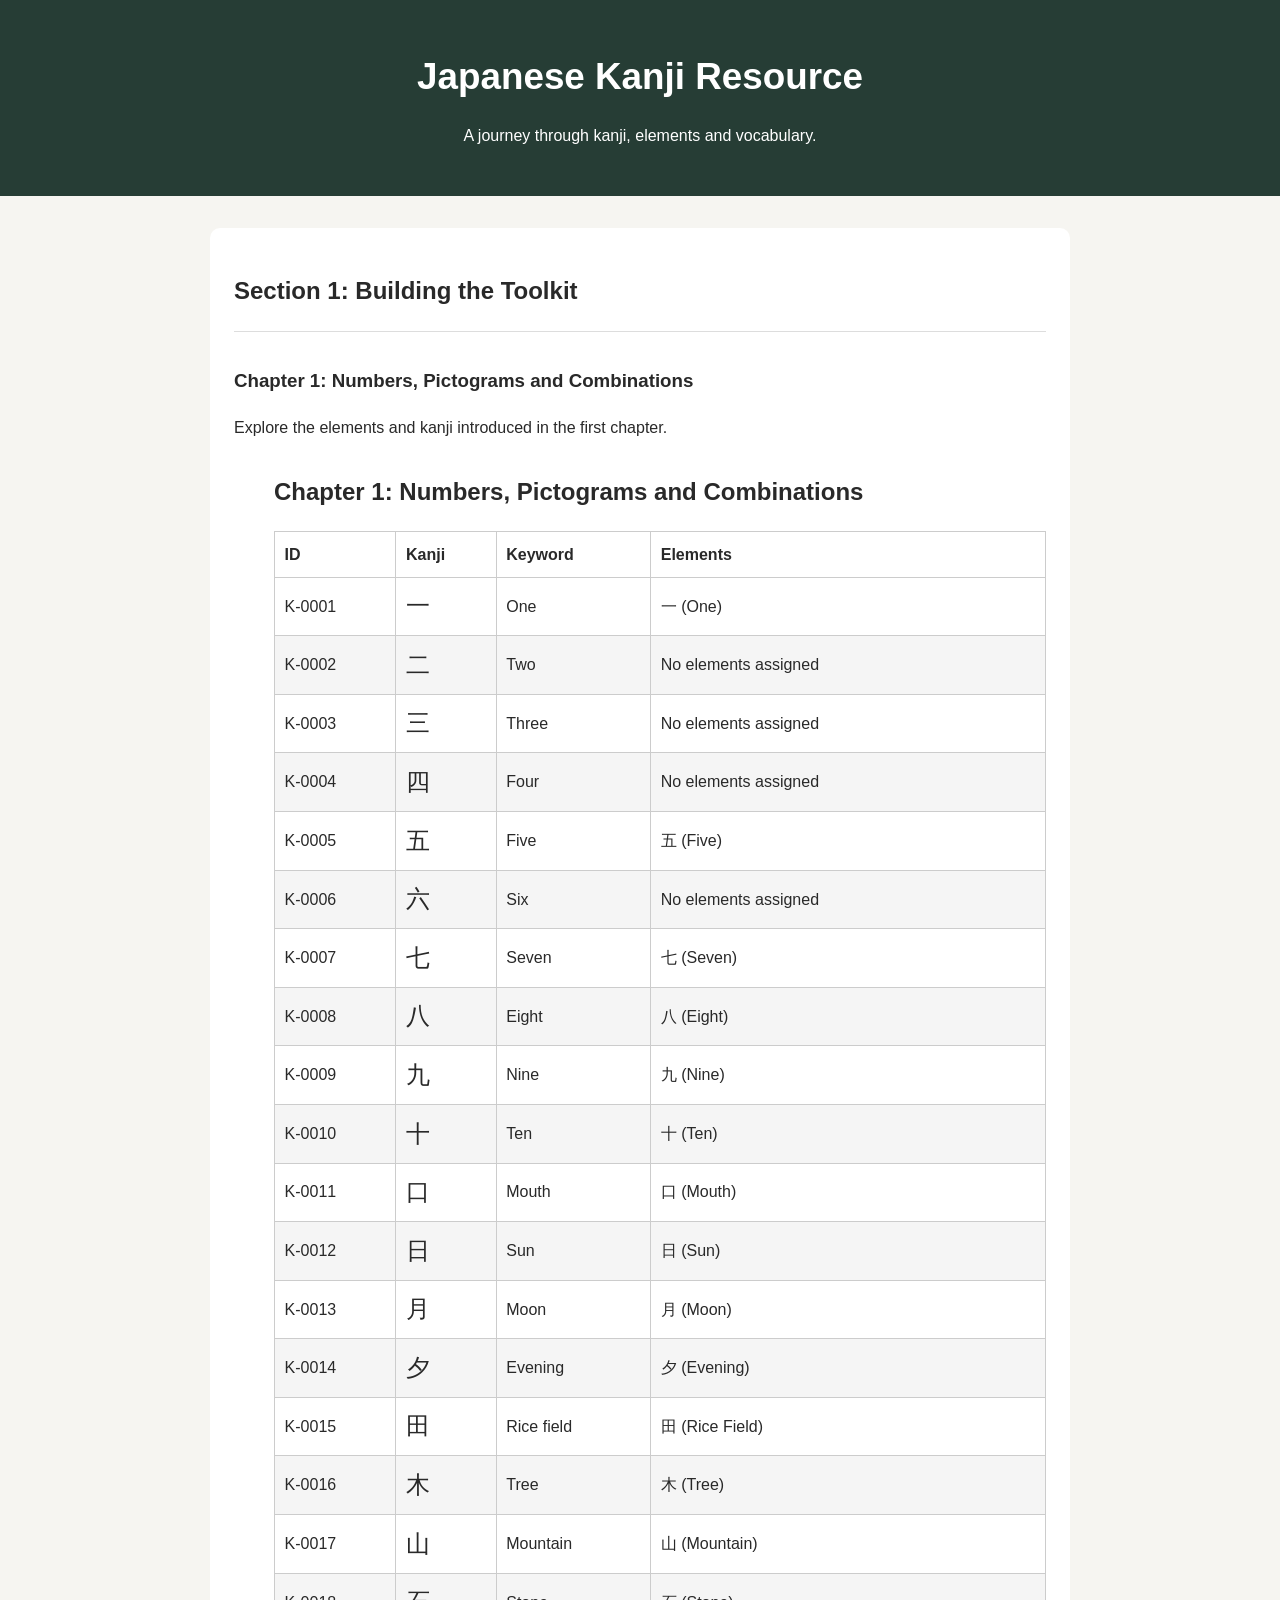
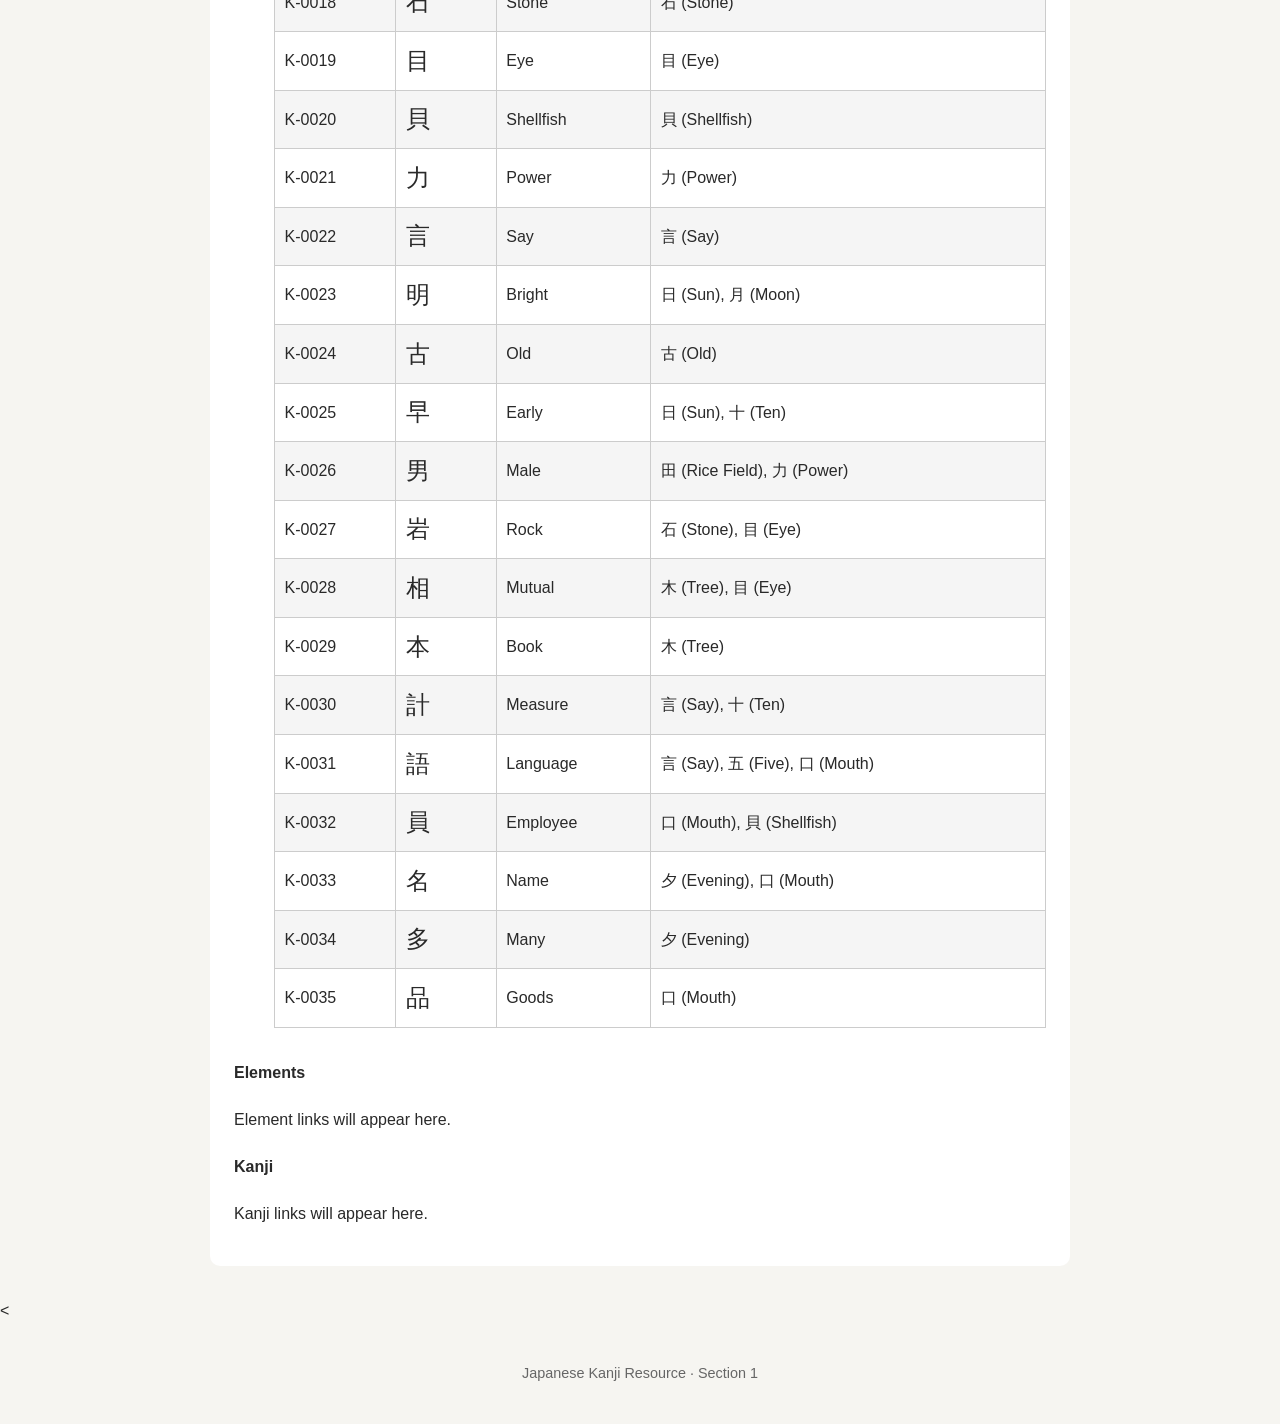
==== index.html @ 19a91ea2 "website now displays a list of kanji for chapter 1" ====
<!DOCTYPE html>
<html lang="en">
<head>
    <meta charset="UTF-8">
    <meta name="viewport" content="width=device-width, initial-scale=1.0">

    <title>Japanese Kanji Resource</title>

    <link rel="stylesheet" href="css/style.css">
</head>
<!--Create the main part of the website-->
<body>
    <!--Create the header using h1 and p style-->
    <header>
        <h1>Japanese Kanji Resource</h1>
        <p>A journey through kanji, elements and vocabulary.</p>
    </header>

    <main>
        <section>
            <h2>Section 1: Building the Toolkit</h2>

            <article>
                <h3>Chapter 1: Numbers, Pictograms and Combinations</h3>
                <p>
                    Explore the elements and kanji introduced in
                    the first chapter.
                </p>
                <ul id="chapter-explorer">
                    <li>Loading chapters...</li>
                </ul>

                <h4>Elements</h4>
                <p>Element links will appear here.</p>

                <h4>Kanji</h4>
                <p>Kanji links will appear here.</p>
            </article>
        </section>
    </main>

    <<!--Create the footer-->
    <footer>
        <p>Japanese Kanji Resource · Section 1</p>
    </footer>
    <script src="js/main.js"></script>
</body>
</html>
---- css/style.css ----
/* Basic page settings */
* {
    box-sizing: border-box;
}

body {
    margin: 0;
    font-family: Arial, sans-serif;
    line-height: 1.6;
    color: #292929;
    background-color: #f6f5f1;
}

/* Main heading area */
header {
    background-color: #263d35;
    color: white;
    text-align: center;
    padding: 3rem 1rem;
}

/* Very top font */
header h1 {
    margin: 0;
    font-size: 2.3rem;
}
 /* Main text */
header p {
    margin-bottom: 0;
}

/* Main content */
main {
    max-width: 900px;
    margin: 2rem auto;
    padding: 0 1.25rem;
}

section {
    background-color: white;
    padding: 1.5rem;
    border-radius: 10px;
}

article {
    border-top: 1px solid #dddddd;
    margin-top: 1rem;
    padding-top: 1rem;
}

/* Page footer */
footer {
    text-align: center;
    padding: 1.5rem;
    color: #666666;
    font-size: 0.9rem;
}

#chapter-explorer {
    margin: 2rem 0;
}

#chapter-explorer table {
    width: 100%;
    border-collapse: collapse;
    margin-top: 1rem;
}

#chapter-explorer th,
#chapter-explorer td {
    padding: 0.6rem;
    border: 1px solid #ccc;
    text-align: left;
}

#chapter-explorer th {
    font-weight: bold;
}

#chapter-explorer tbody tr:nth-child(even) {
    background-color: #f5f5f5;
}

#chapter-explorer td:nth-child(2) {
    font-size: 1.5rem;
}
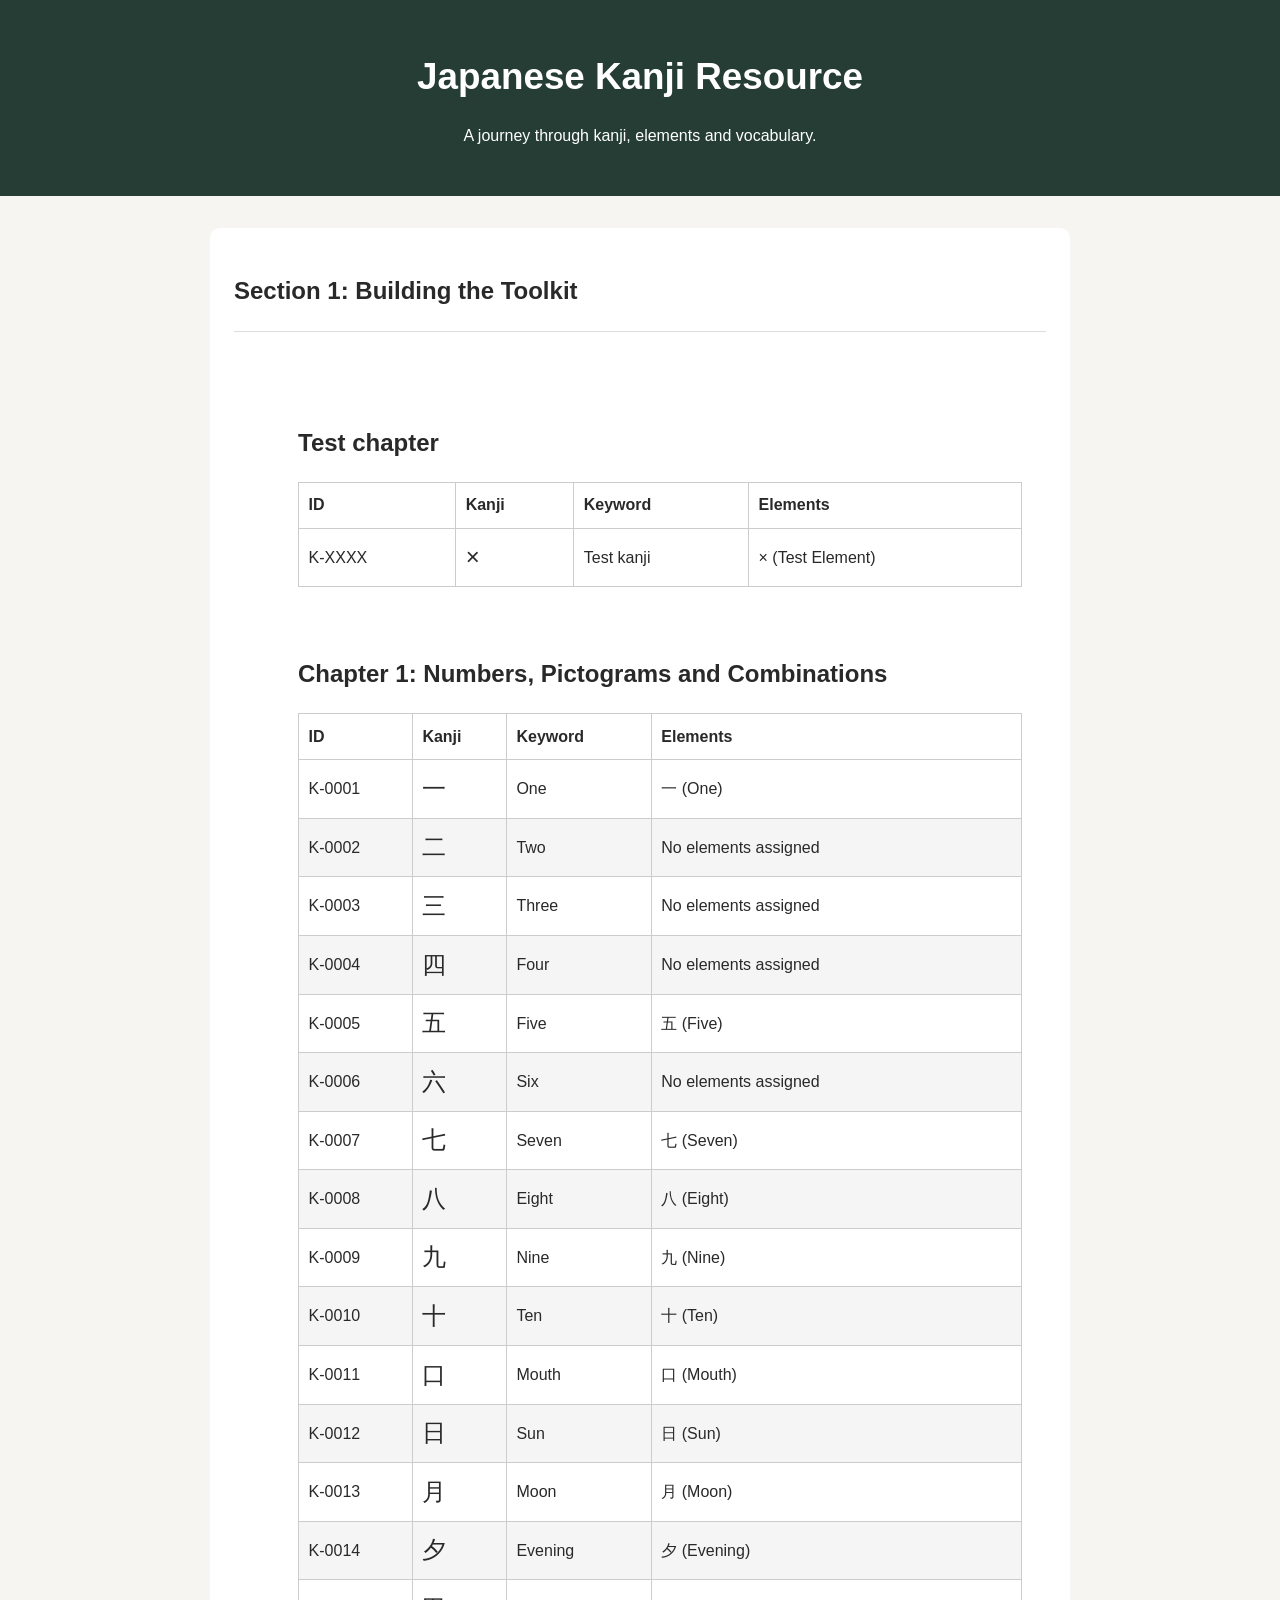
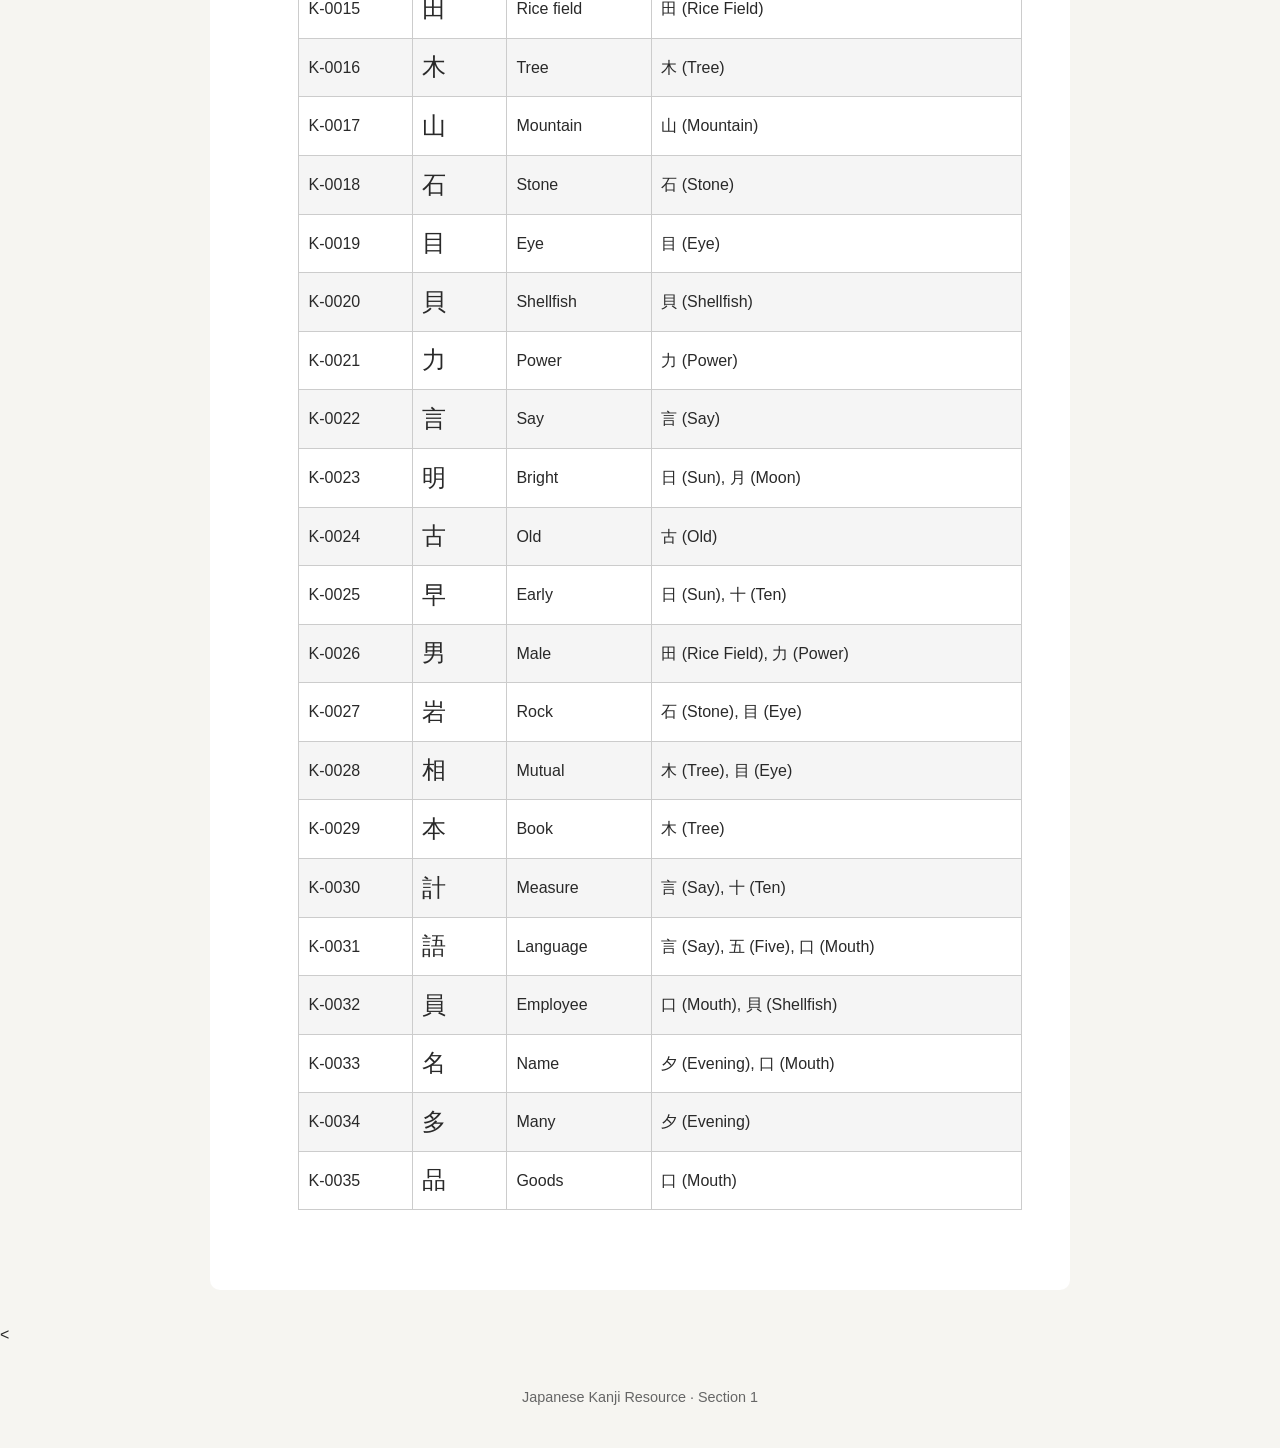
==== commit 05a34143: "website now iterates over all chapters in chapters.json" ====
--- a/index.html
+++ b/index.html
@@ -21,20 +21,9 @@
             <h2>Section 1: Building the Toolkit</h2>
 
             <article>
-                <h3>Chapter 1: Numbers, Pictograms and Combinations</h3>
-                <p>
-                    Explore the elements and kanji introduced in
-                    the first chapter.
-                </p>
                 <ul id="chapter-explorer">
                     <li>Loading chapters...</li>
                 </ul>
-
-                <h4>Elements</h4>
-                <p>Element links will appear here.</p>
-
-                <h4>Kanji</h4>
-                <p>Kanji links will appear here.</p>
             </article>
         </section>
     </main>
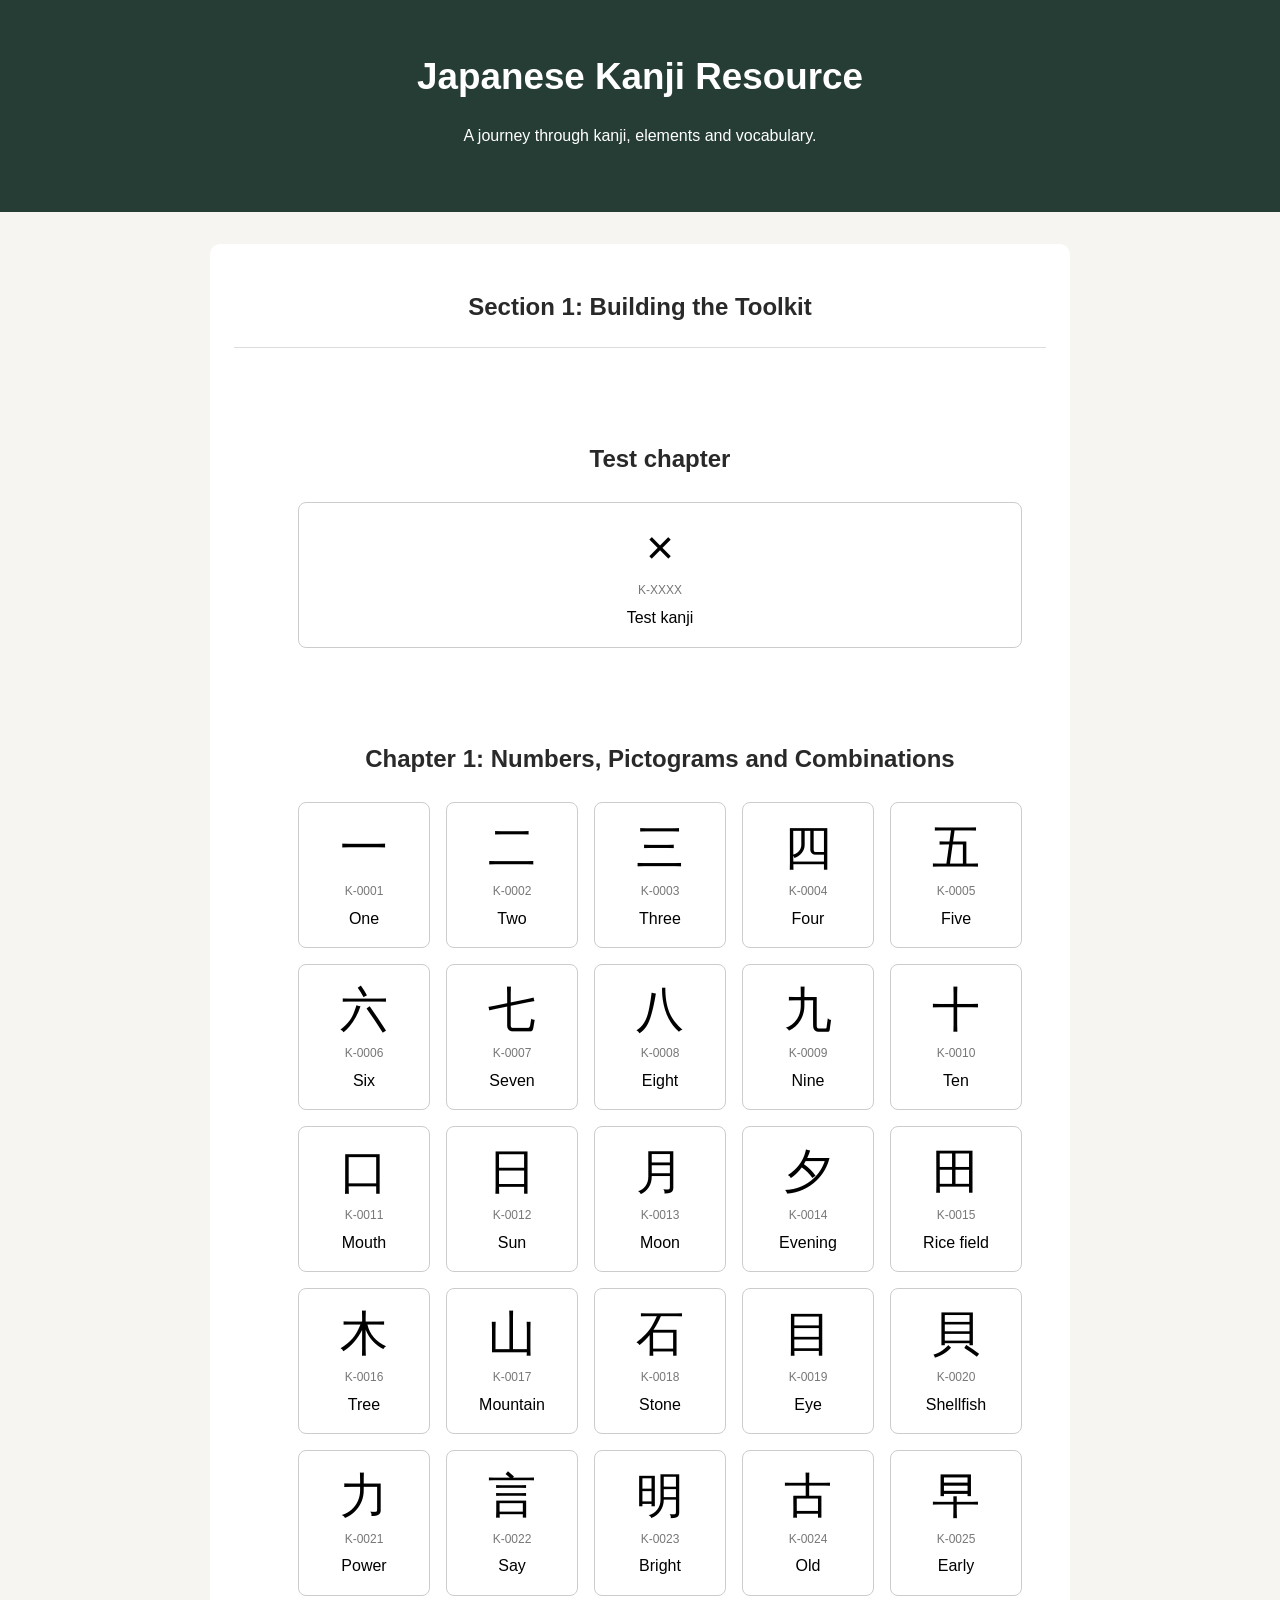
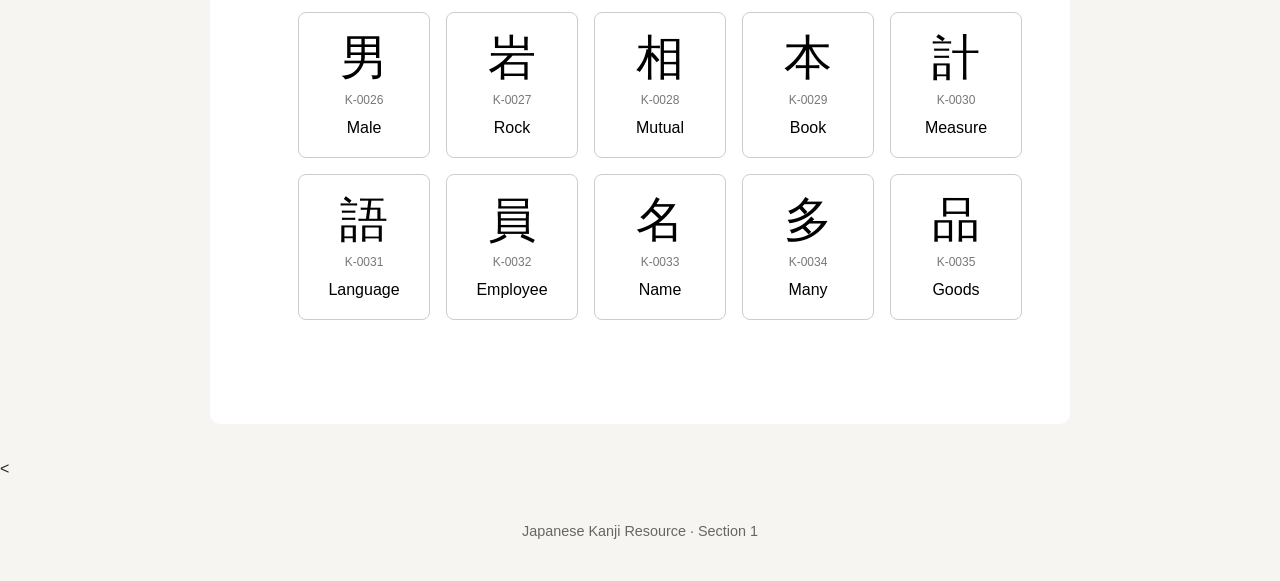
==== commit dc9b1488: "added link at the top of website to return to homepage" ====
--- a/index.html
+++ b/index.html
@@ -8,13 +8,17 @@
 
     <link rel="stylesheet" href="css/style.css">
 </head>
+
 <!--Create the main part of the website-->
 <body>
     <!--Create the header using h1 and p style-->
-    <header>
-        <h1>Japanese Kanji Resource</h1>
+    <a href="index.html" class="site-header-link">
+        <header>
+            <h1>Japanese Kanji Resource</h1>
         <p>A journey through kanji, elements and vocabulary.</p>
-    </header>
+        </header>
+    </a>
+
 
     <main>
         <section>
--- a/css/style.css
+++ b/css/style.css
@@ -19,14 +19,29 @@
     padding: 3rem 1rem;
 }
 
+.site-header-link {
+    color: inherit;
+    text-decoration: none;
+}
+
+.site-header-link:hover {
+    cursor: pointer;
+}
+/* Main Heading */
+
 /* Very top font */
 header h1 {
     margin: 0;
     font-size: 2.3rem;
 }
  /* Main text */
-header p {
-    margin-bottom: 0;
+h2, h3, p, li {
+    text-align: center;
+    justify-content: center;
+}
+
+.italics {
+    font-style: italic;
 }
 
 /* Main content */
@@ -56,6 +71,7 @@
     font-size: 0.9rem;
 }
 
+/* Chapter Explorer */
 #chapter-explorer {
     margin: 2rem 0;
 }
@@ -66,6 +82,7 @@
     margin-top: 1rem;
 }
 
+/* th = Top of table, td = elements of table*/
 #chapter-explorer th,
 #chapter-explorer td {
     padding: 0.6rem;
@@ -77,10 +94,156 @@
     font-weight: bold;
 }
 
+/* Make colour of every other table row a different shade*/
 #chapter-explorer tbody tr:nth-child(even) {
     background-color: #f5f5f5;
 }
-
+#chapter-explorer tbody tr:nth-child(odd) {
+    background-color: white;
+}
+
+/* Make kanji in the second column larger*/
 #chapter-explorer td:nth-child(2) {
     font-size: 1.5rem;
-}+}
+
+
+/* Kanji Buttons */
+.kanji-grid {
+    /* Grid containing all the kanji buttons */
+    display: grid;
+    grid-template-columns: repeat(auto-fit, minmax(130px, 1fr));
+    gap: 1rem;
+    margin: 1.5rem 0;
+}
+.kanji-button {
+    /* Individual kanji buttons */
+    display: flex;
+    flex-direction: column;
+    align-items: center;
+    justify-content: center;
+    gap: 0.3rem;
+
+    padding: 1rem;
+    min-height: 140px;
+
+    background-color: white;
+    border: 1px solid #cccccc;
+    border-radius: 8px;
+
+    cursor: pointer;
+    font: inherit;
+
+    transition: border-color 0.2s, box-shadow 0.2s;
+}
+
+.kanji-button:hover {
+    /* Hover effect */
+    border-color: #555555;
+    box-shadow: 0 2px 6px rgba(0, 0, 0, 0.1);
+}
+
+.kanji-button:focus-visible {
+    /* Keyboard accessibility */
+    outline: 3px solid #333333;
+    outline-offset: 3px;
+}
+
+.kanji-button-character {
+    /* The kanji character */
+    font-size: 3rem;
+    line-height: 1.2;
+}
+
+.kanji-button-id {
+    /* The internal ID */
+    font-size: 0.75rem;
+    color: #777777;
+}
+
+.kanji-button-keyword {
+    /* The English keyword */
+    font-size: 1rem;
+}
+/* Kanji Buttons */
+
+/* Kanji Page */
+.kanji-page { 
+    /* Kanji Page */
+    max-width: 800px;
+    margin-inline: auto;
+    padding: 1.5rem;
+}
+
+.kanji-navigation { 
+    /* Navgiagtion Pane */
+    display: flex;
+    justify-content: space-between;
+    align-items: center;
+    gap: 1rem;
+    margin-bottom: 2rem;
+}
+
+.kanji-navigation button {
+    /* Navigation buttons */
+    padding: 0.5rem 1rem;
+    font: inherit;
+    cursor: pointer;
+}
+
+.kanji-navigation button:disabled {
+    /* Disabled Navigation Button */
+    opacity: 0.4;
+    cursor: not-allowed;
+}
+
+.kanji-hero { 
+    /* Main Character and Keyword Card*/
+    text-align: center;
+    margin-bottom: 2rem;
+}
+
+.kanji-character {
+    /* Large kanji Character */
+    font-size: 7rem;
+    font-weight: normal;
+    line-height: 1.2;
+    margin: 0;
+}
+
+.english-keyword {
+    /*English keyword*/
+    font-size: 1.5rem;
+    margin: 0.5rem 0 0;
+}
+
+.kanji-description, .kanji-vocabulary, .kanji-elements {
+    /* Misc */
+    margin-top: 2rem;
+}
+
+.kanji-information {
+    /* Kanji Informatio card */
+    margin-top: 2rem;
+    padding: 1.5rem;
+    border: 1px solid #dddddd;
+    border-radius: 8px;
+    background-color: #ffffff;
+}
+
+.kanji-information > section + section {
+    /* Spacing between information sections*/
+    margin-top: 1.5rem;
+}
+
+.kanji-information h2 {
+    /* Information card heading */
+    font-size: 1.25rem;
+    margin: 0 0 0.75rem;
+}
+
+.kanji-information p {
+    /* Paragraphs inside the card */
+    line-height: 1.6;
+}
+/* Kanji Page */
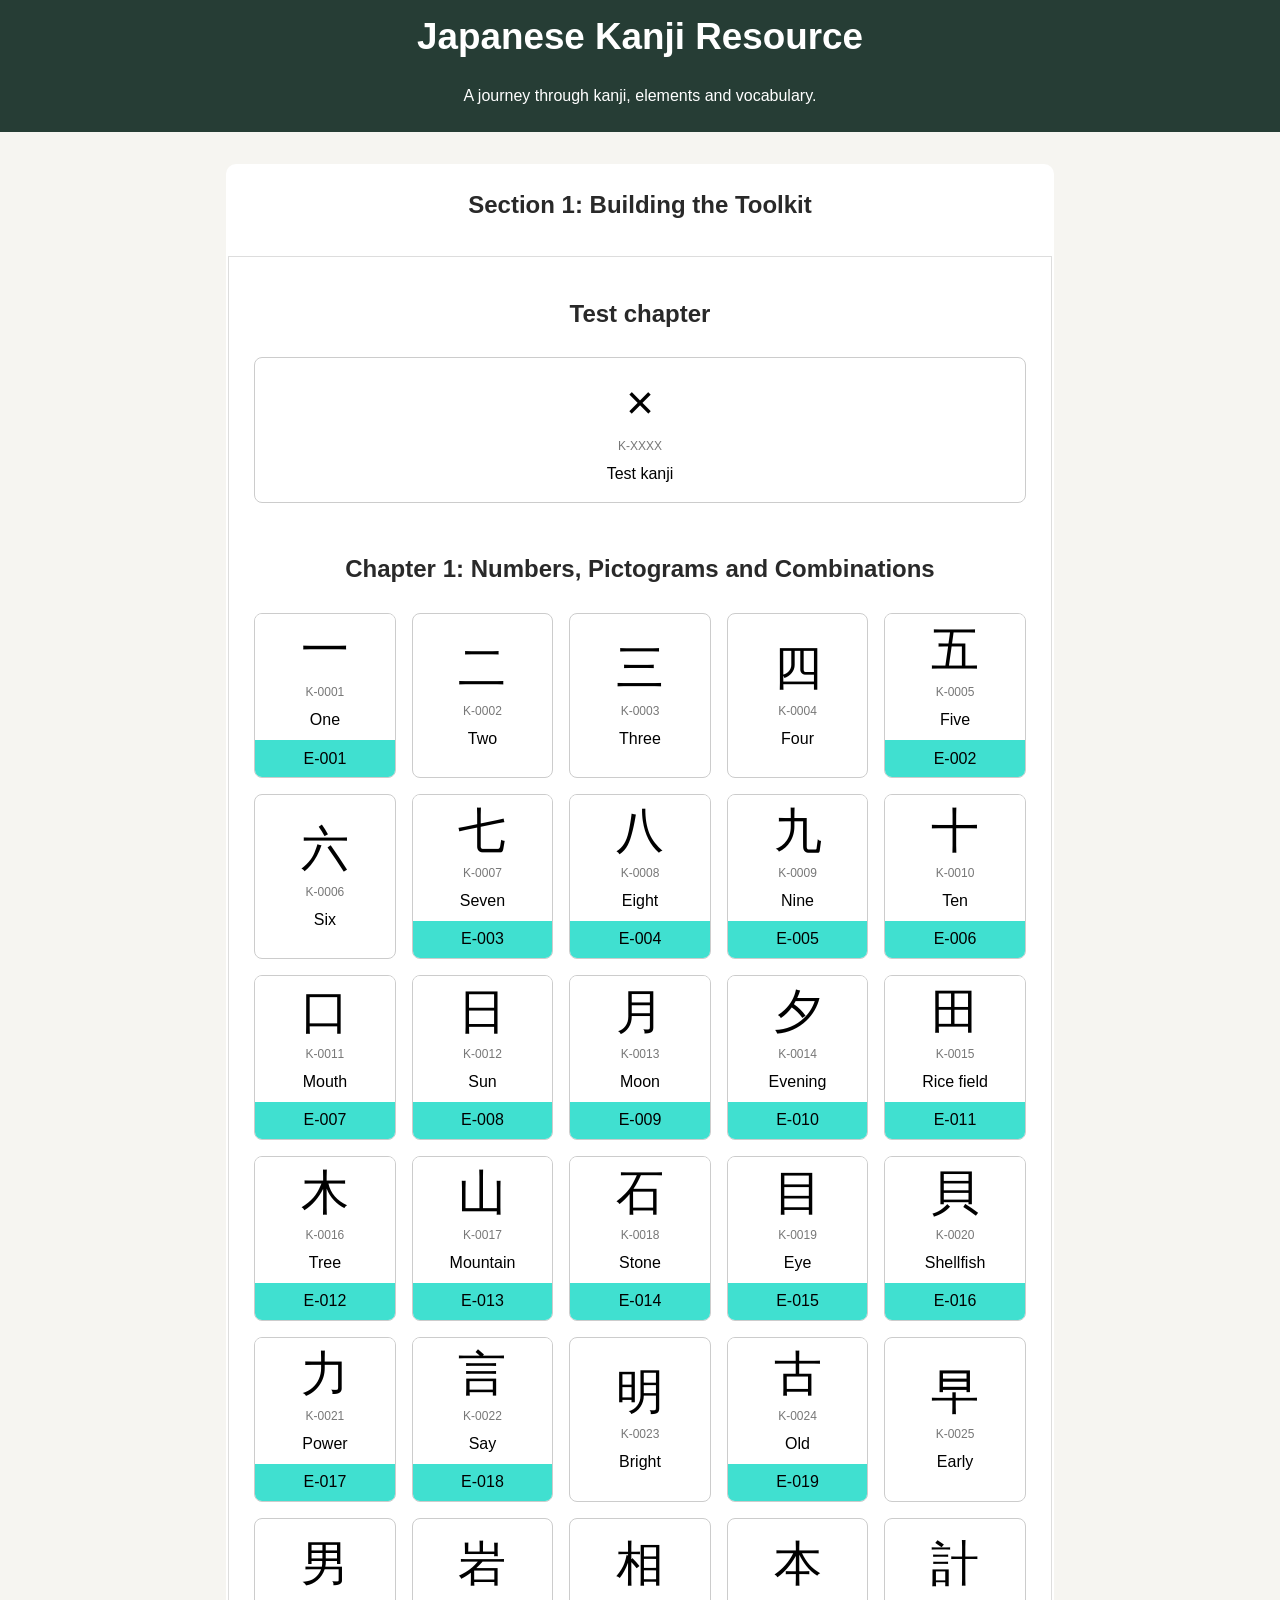
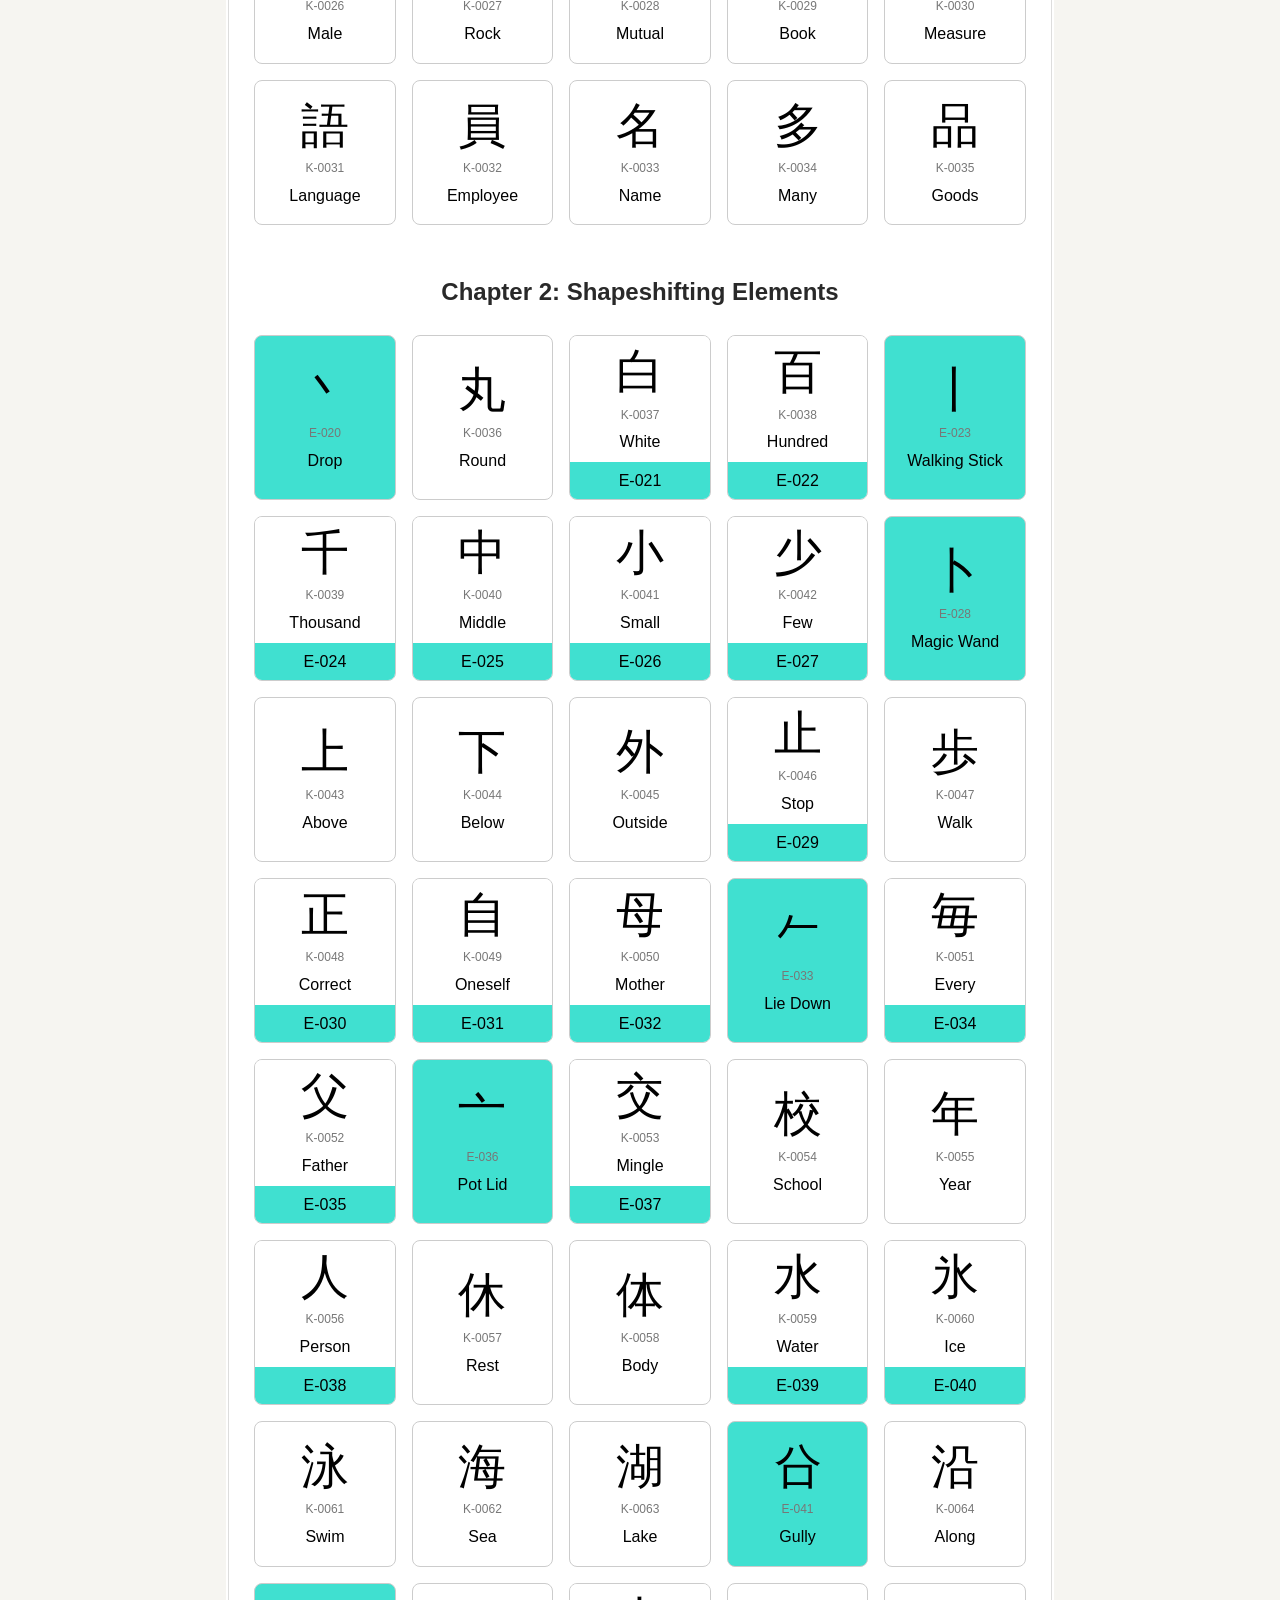
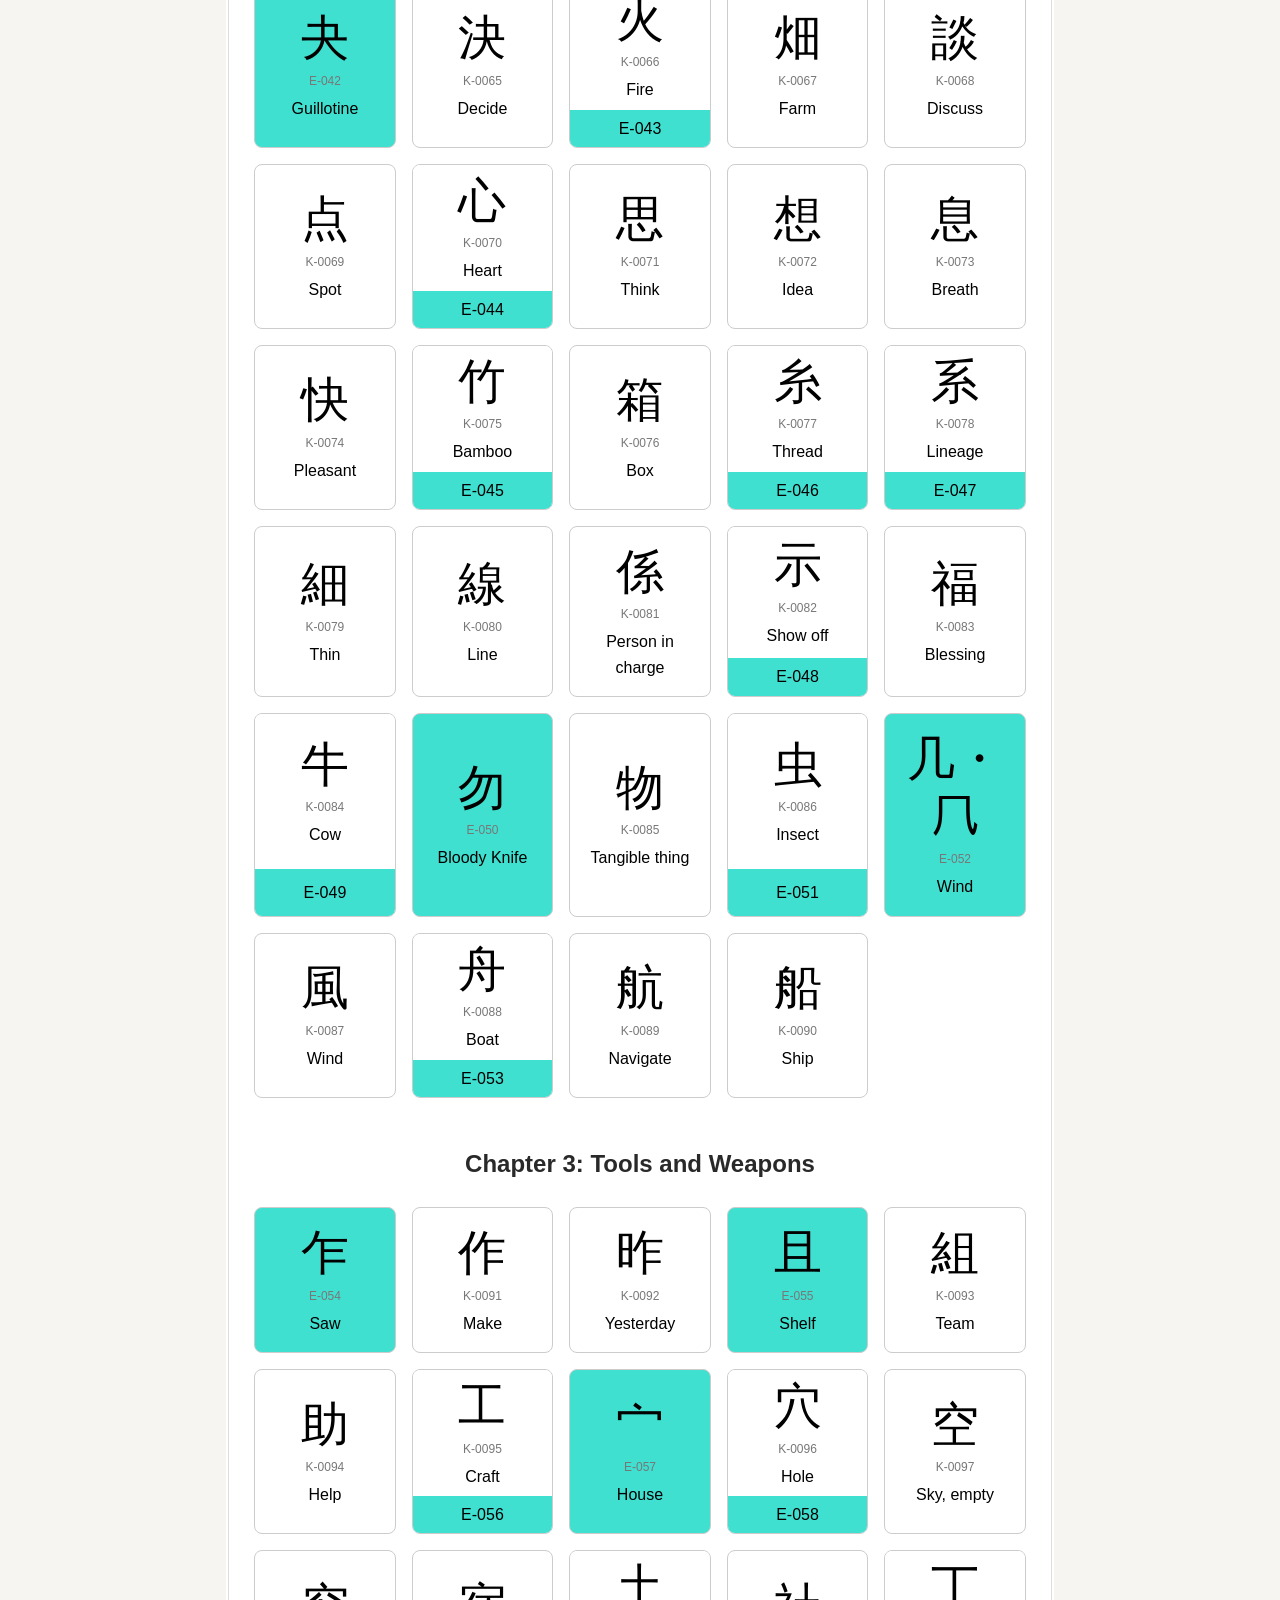
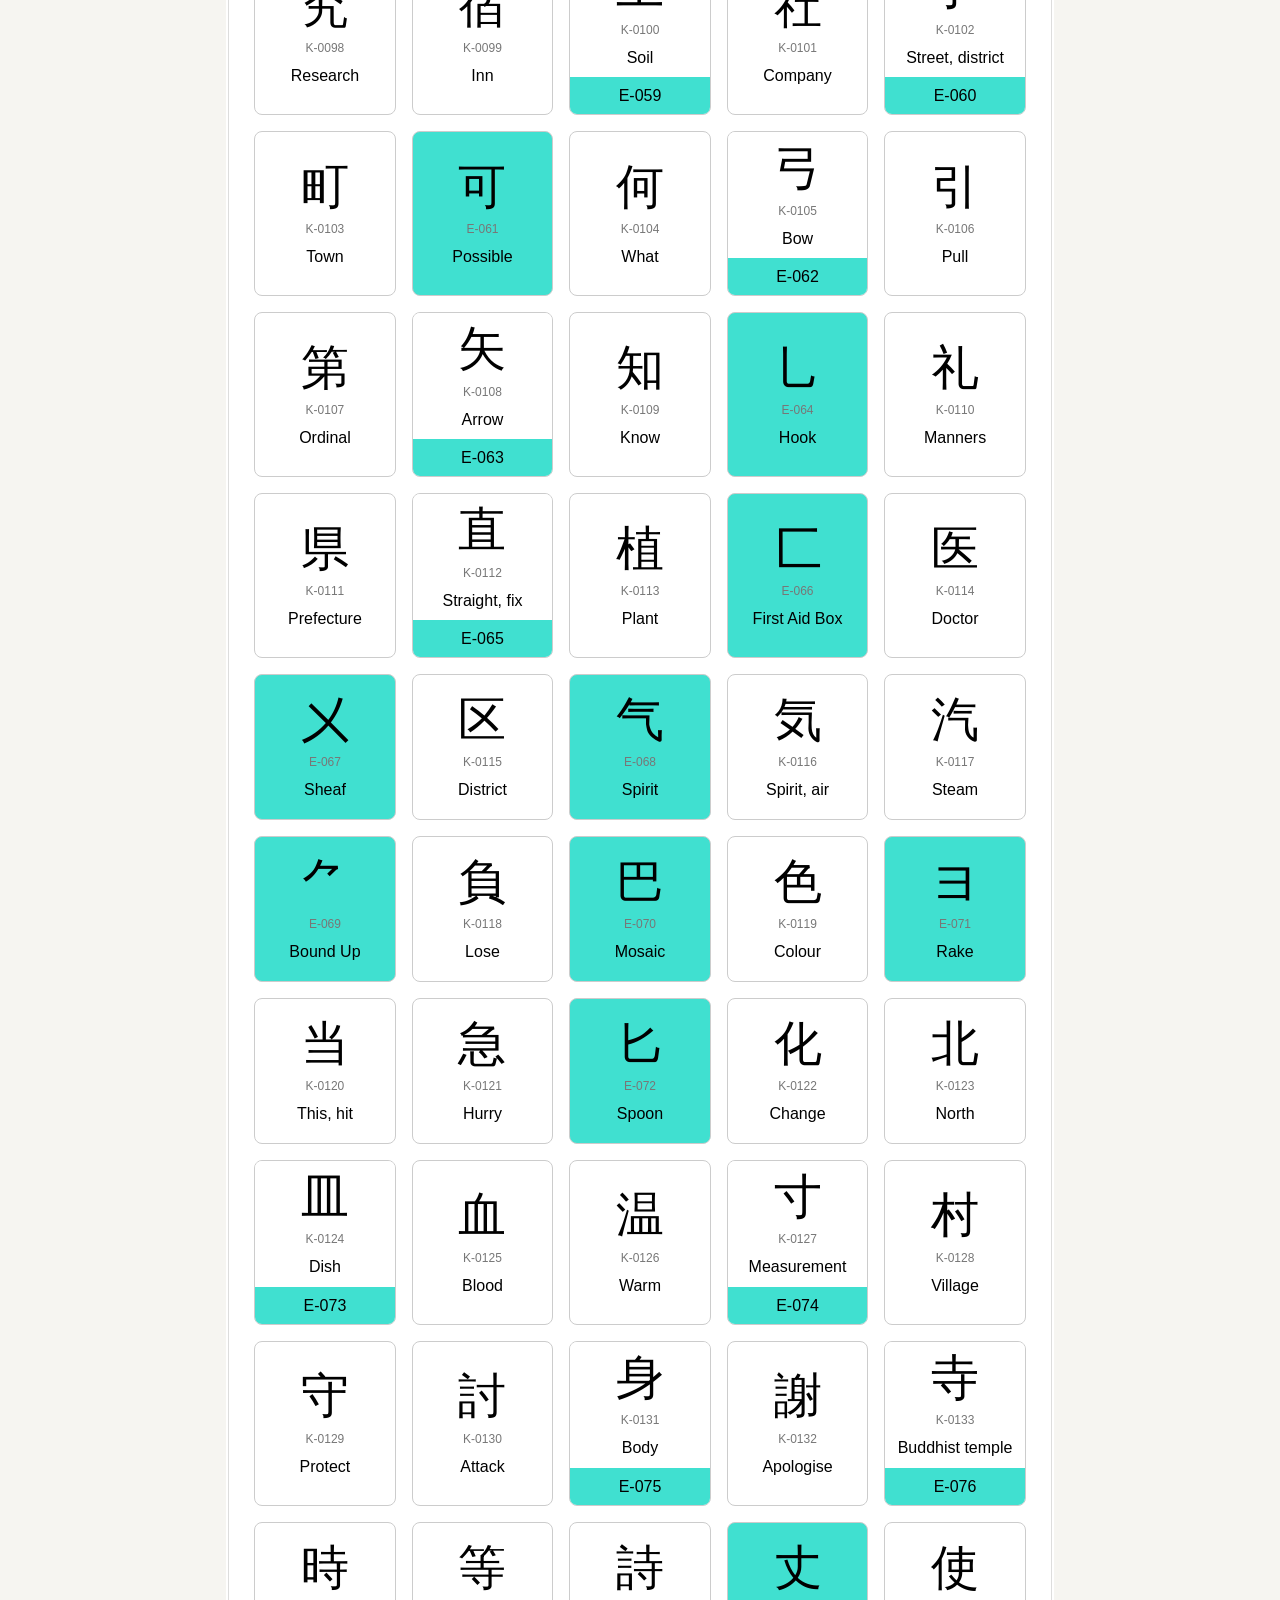
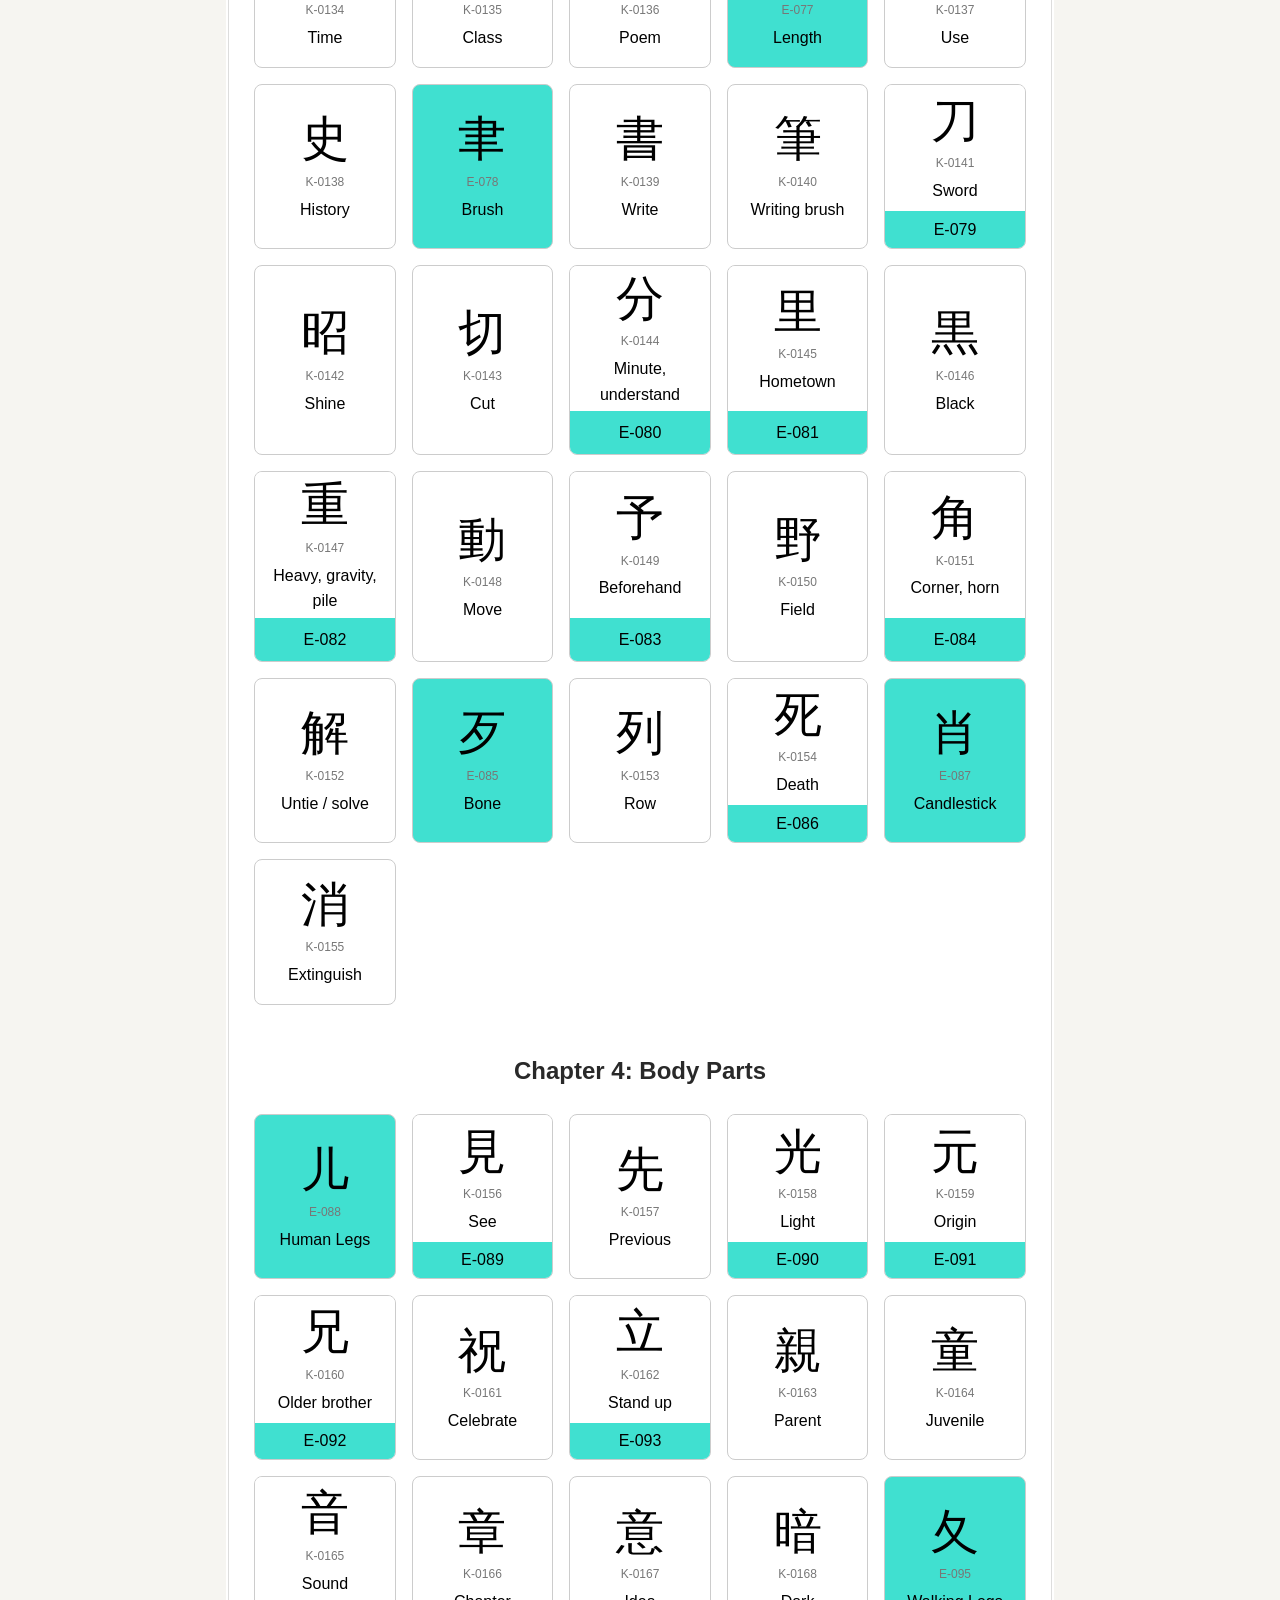
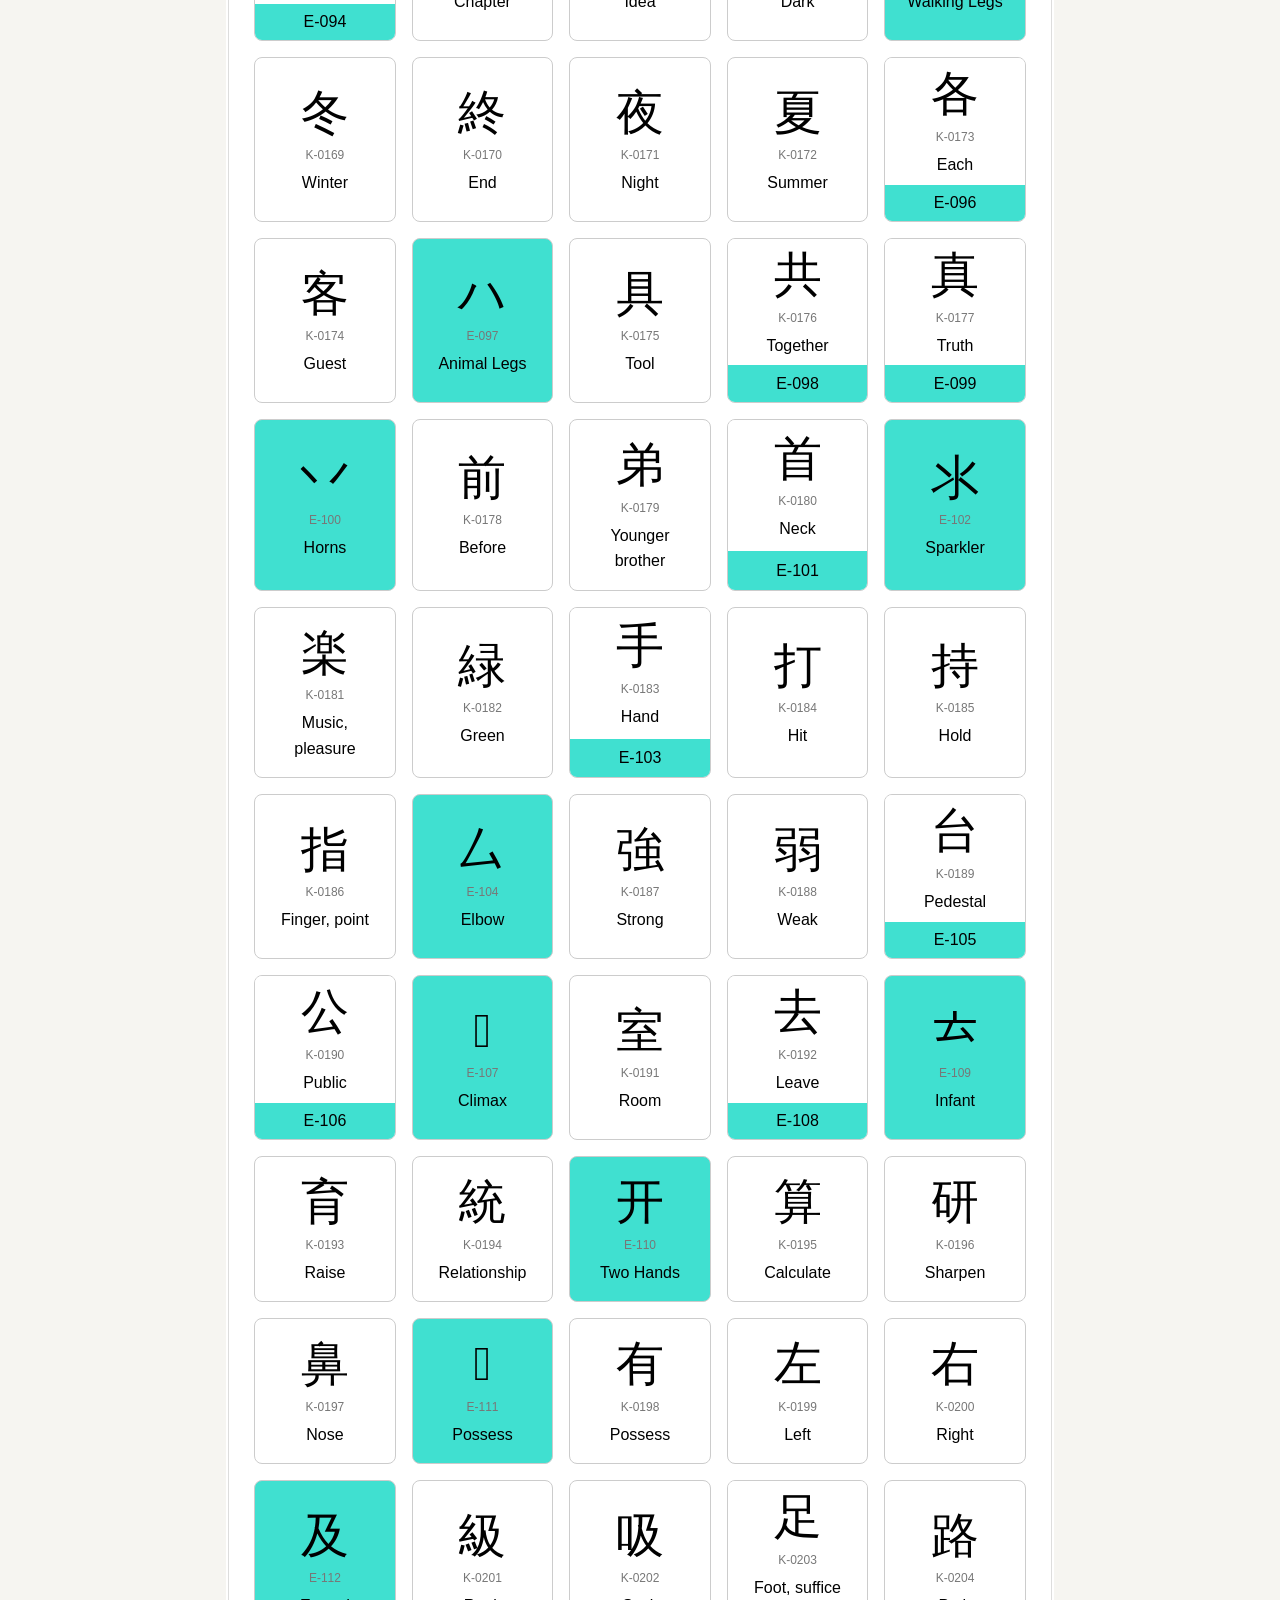
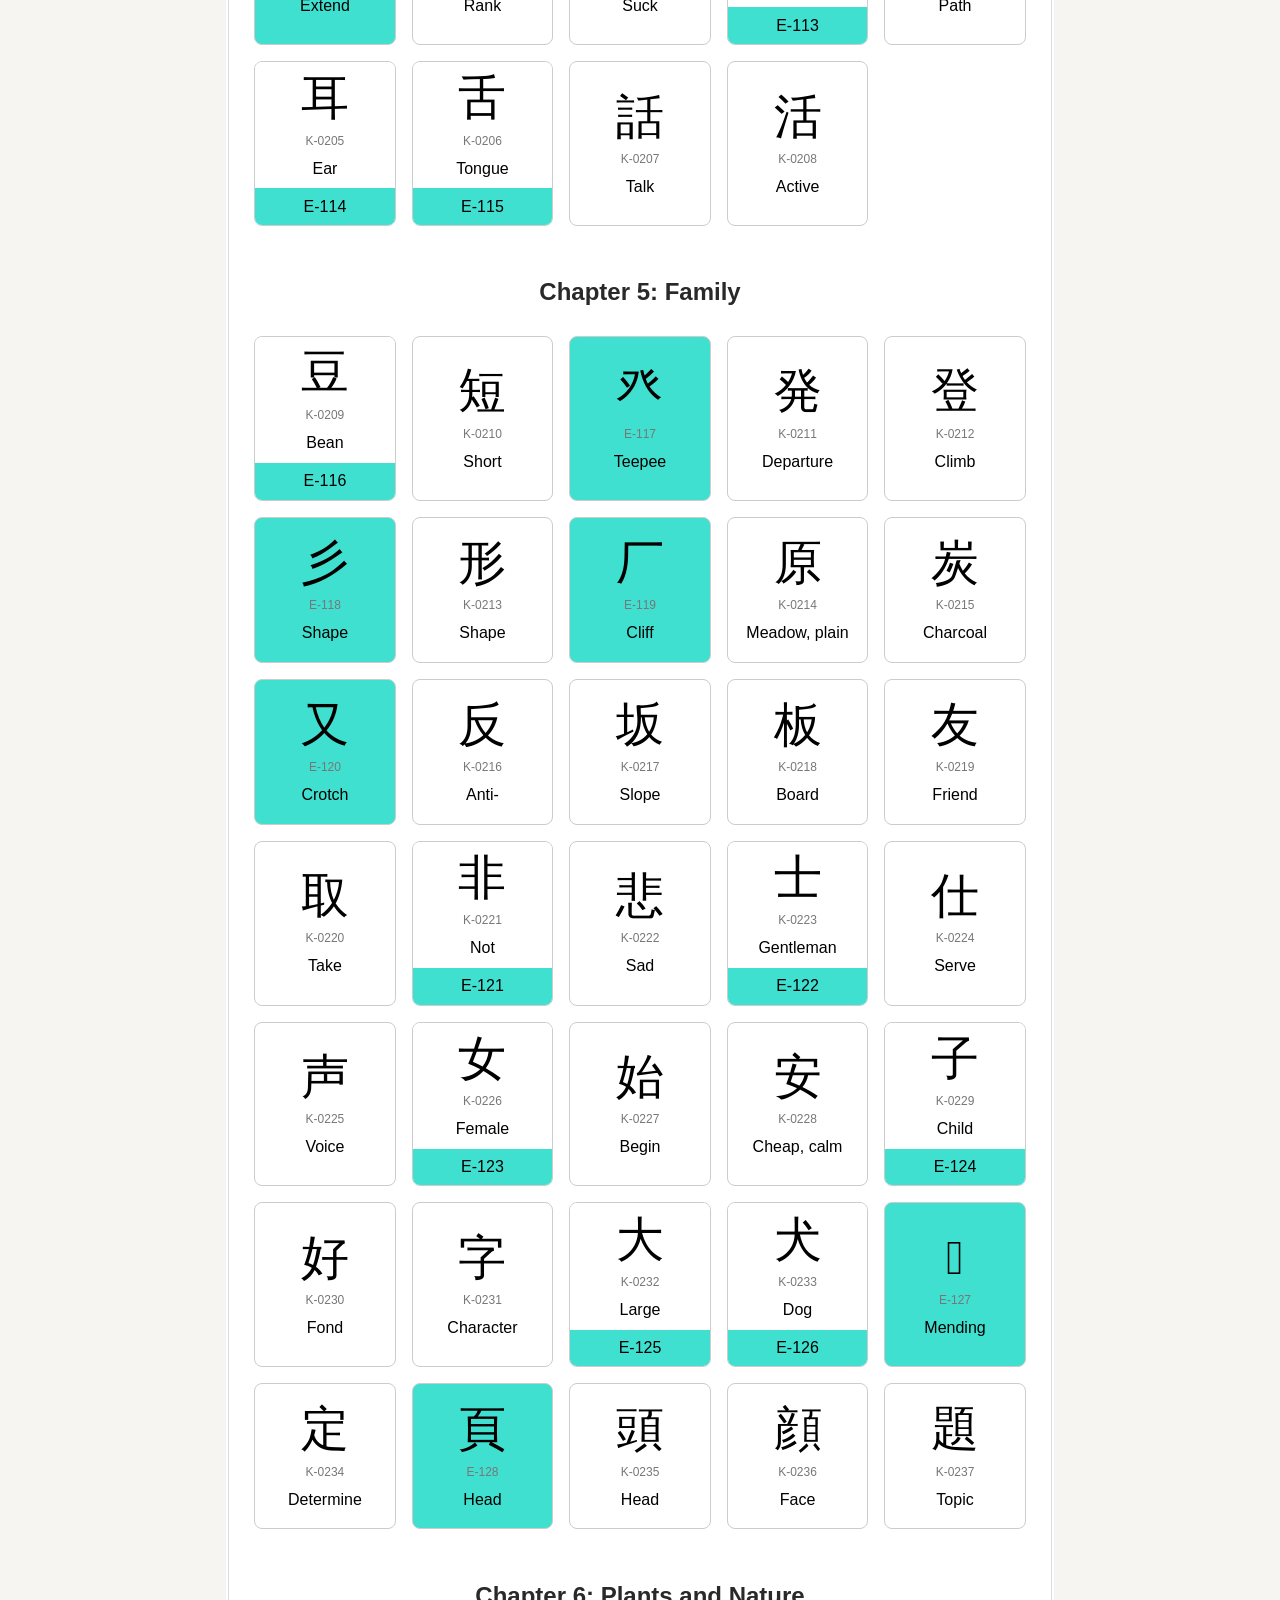
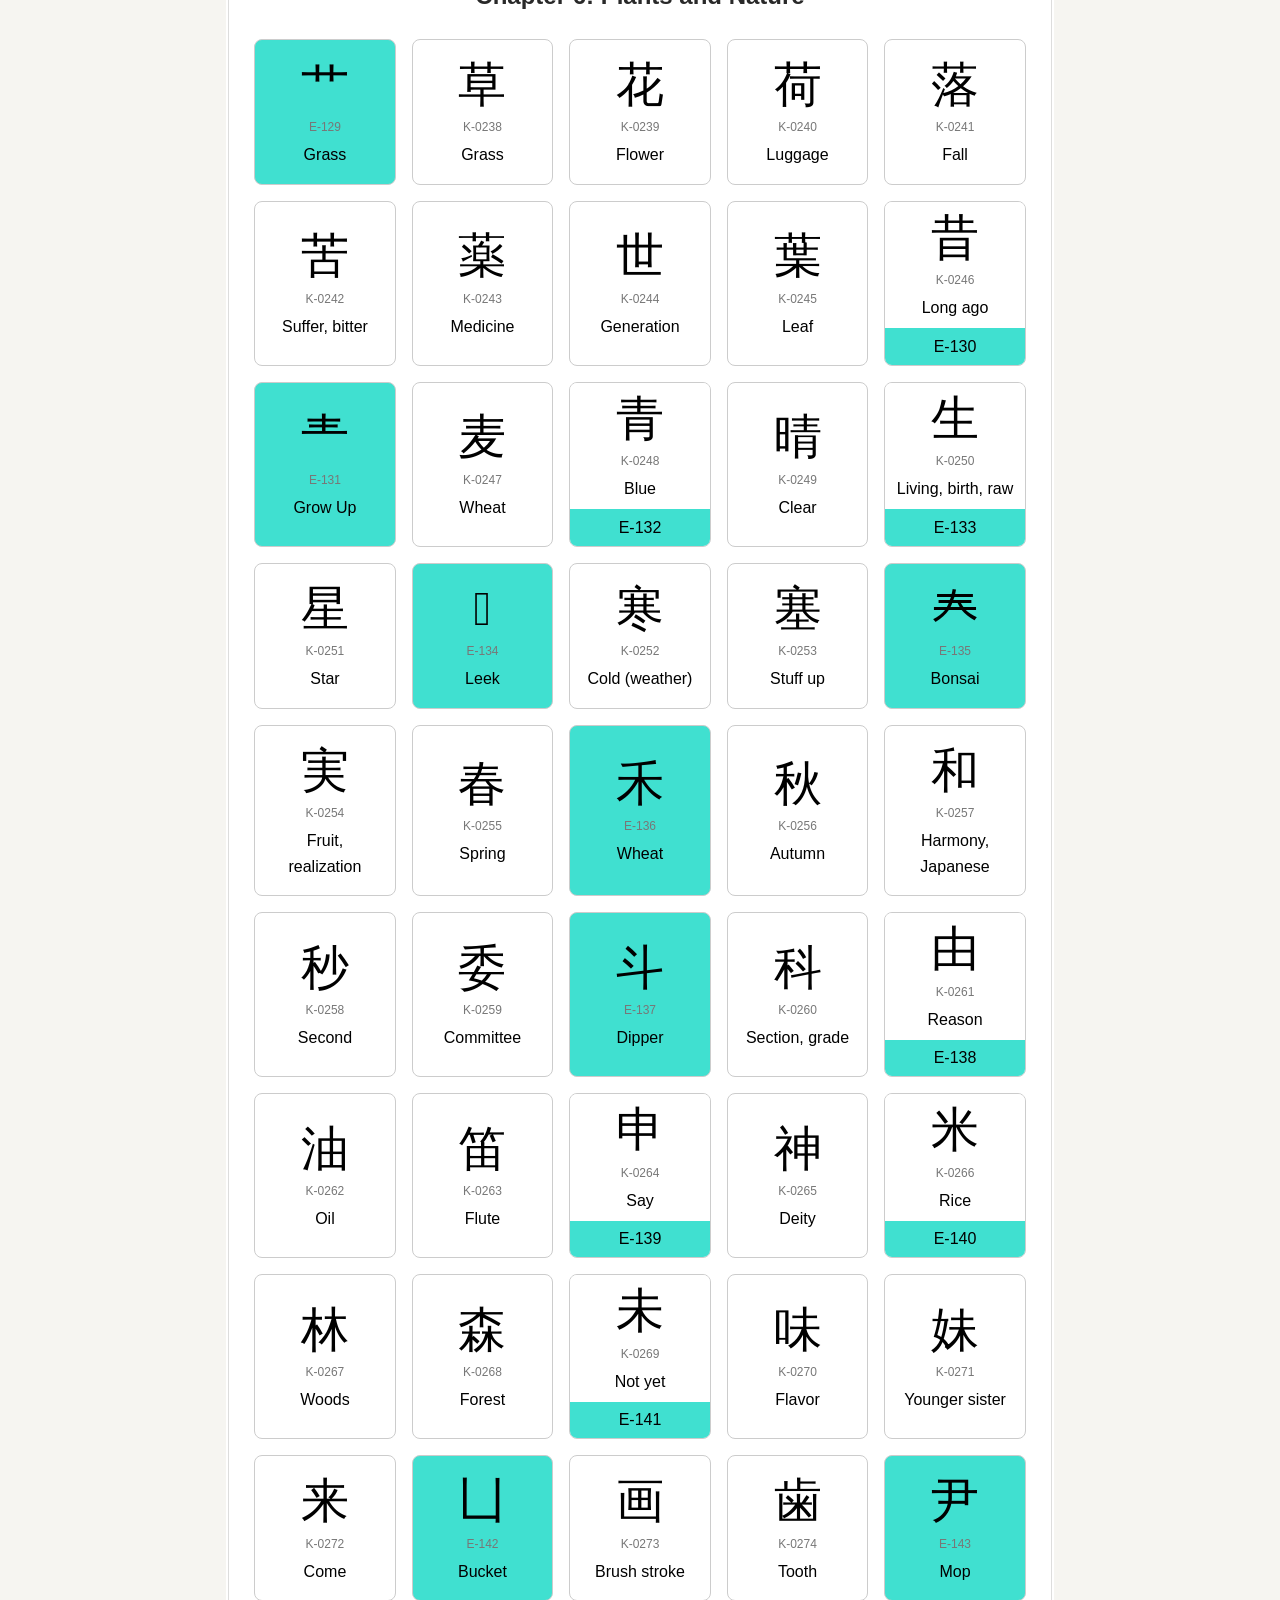
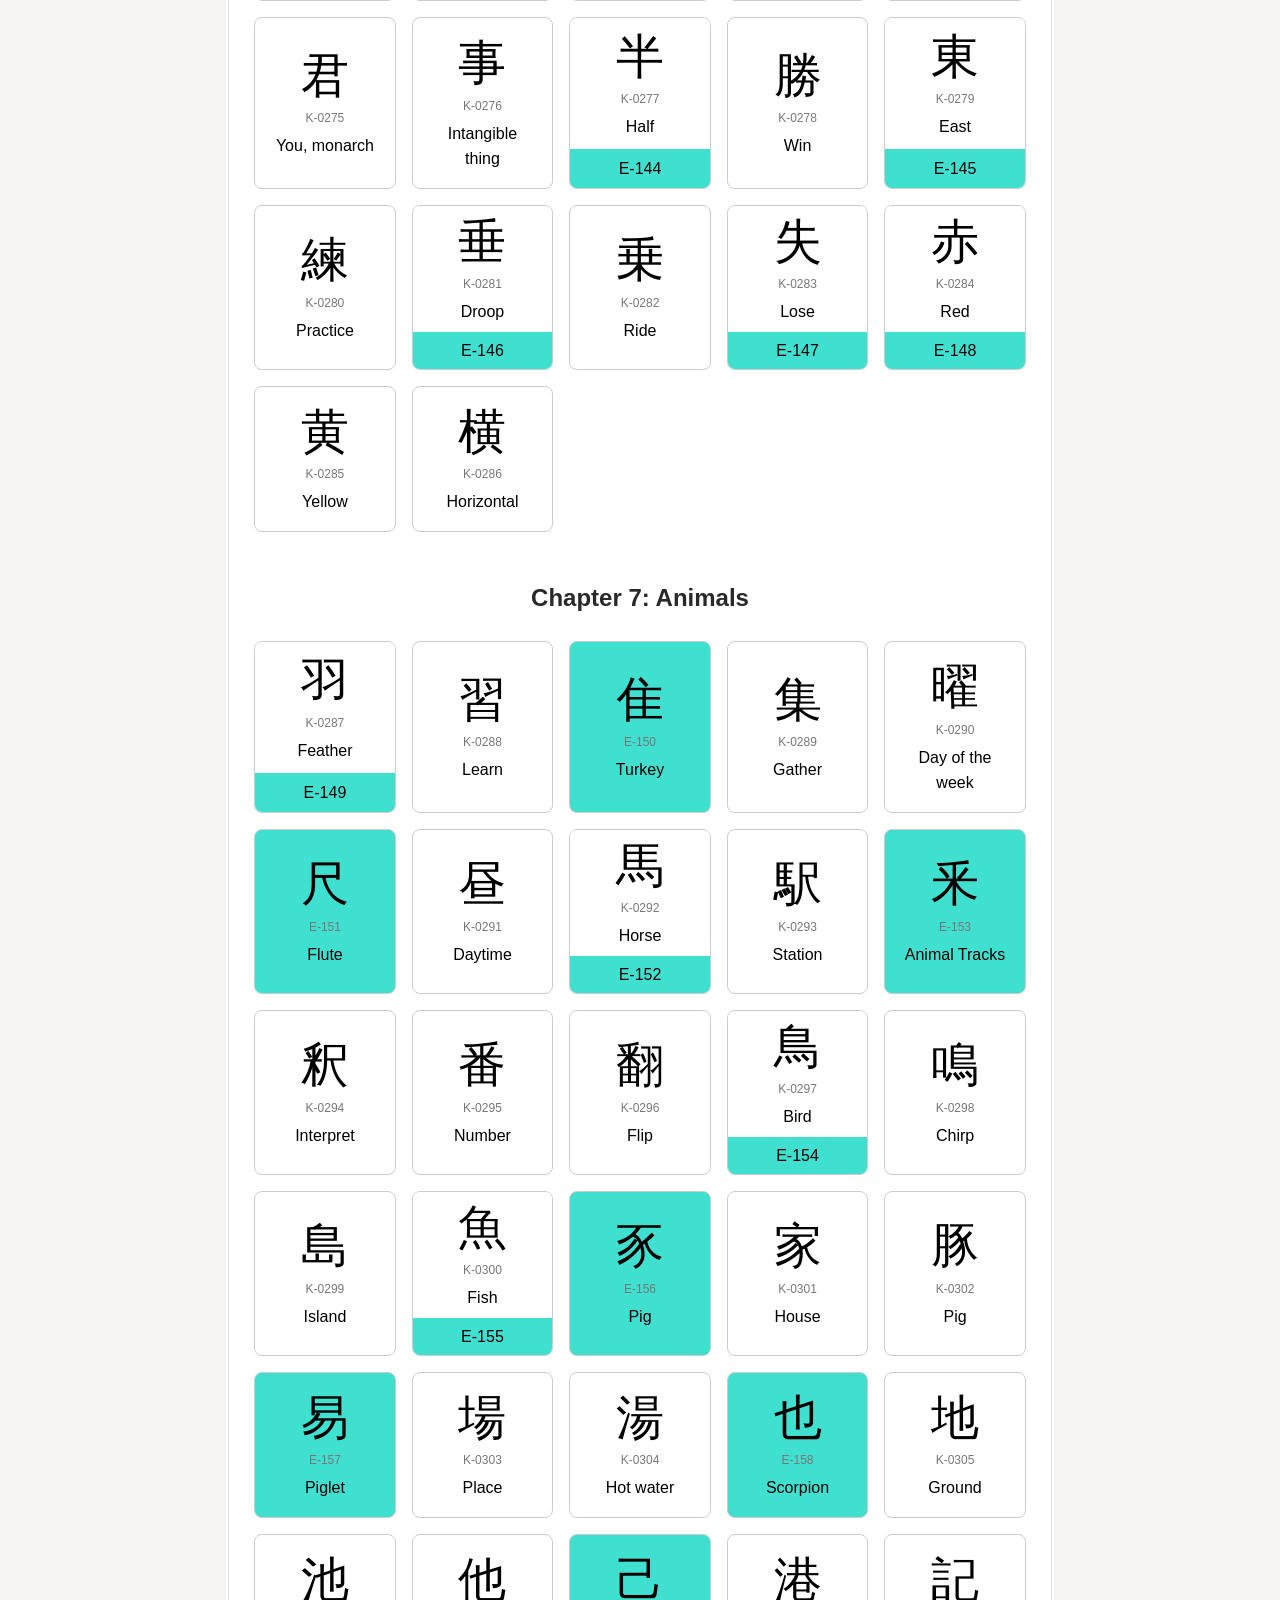
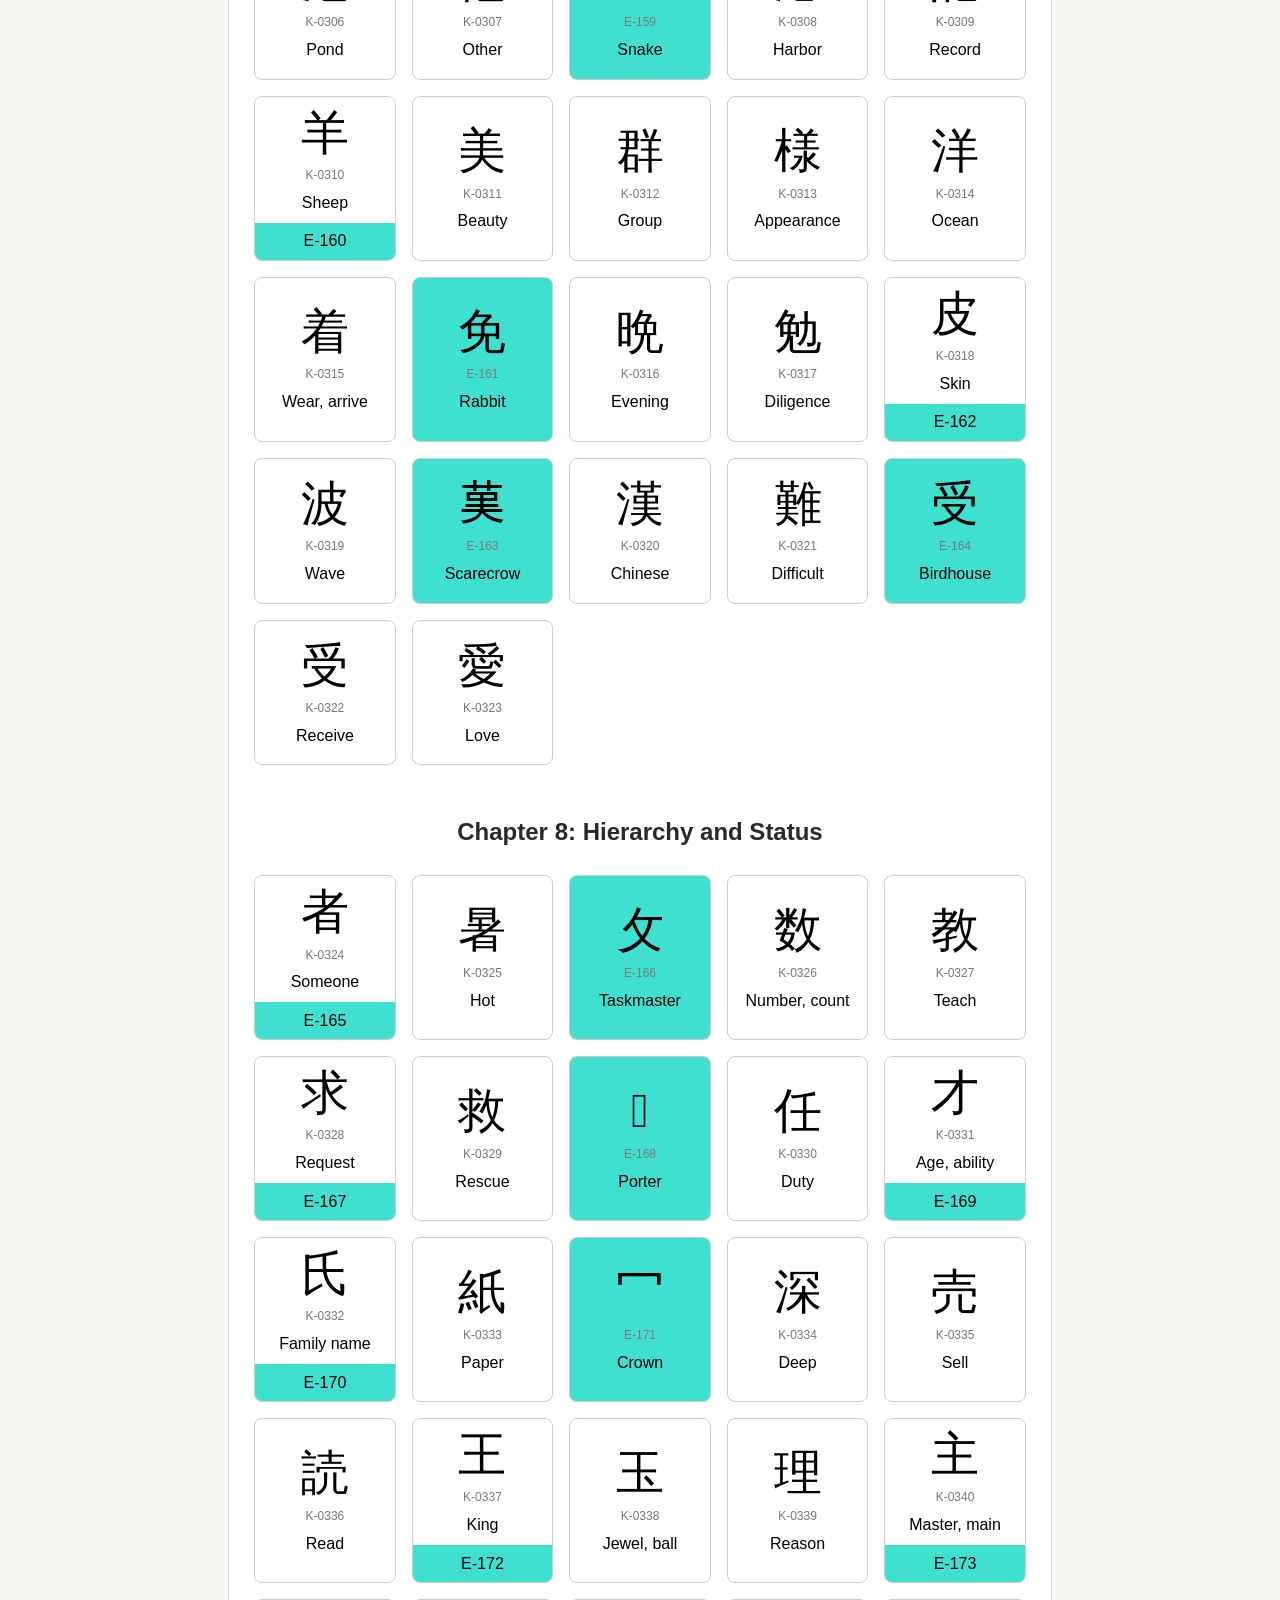
==== commit b6a2916f: "fixed a centralling issue" ====
--- a/index.html
+++ b/index.html
@@ -24,7 +24,7 @@
         <section>
             <h2>Section 1: Building the Toolkit</h2>
 
-            <article>
+            <article id="chapter-explorer">
                 <ul id="chapter-explorer">
                     <li>Loading chapters...</li>
                 </ul>
--- a/css/style.css
+++ b/css/style.css
@@ -16,7 +16,7 @@
     background-color: #263d35;
     color: white;
     text-align: center;
-    padding: 3rem 1rem;
+    padding: 0.5rem 0.5rem;
 }
 
 .site-header-link {
@@ -48,17 +48,20 @@
 main {
     max-width: 900px;
     margin: 2rem auto;
-    padding: 0 1.25rem;
+    padding: 0 2.25rem;
 }
 
 section {
     background-color: white;
-    padding: 1.5rem;
+    padding: 0.1rem;
+    /* border: 1px solid #dddddd; */
     border-radius: 10px;
 }
+
 
 article {
     border-top: 1px solid #dddddd;
+    border: 1px solid #dddddd;
     margin-top: 1rem;
     padding-top: 1rem;
 }
@@ -73,7 +76,7 @@
 
 /* Chapter Explorer */
 #chapter-explorer {
-    margin: 2rem 0;
+    margin: 2rem 0rem;
 }
 
 #chapter-explorer table {
@@ -114,7 +117,8 @@
     display: grid;
     grid-template-columns: repeat(auto-fit, minmax(130px, 1fr));
     gap: 1rem;
-    margin: 1.5rem 0;
+    margin: 1.5rem 1.5rem;
+    /* border: 1px solid #dddddd; */
 }
 .kanji-button {
     /* Individual kanji buttons */
@@ -137,6 +141,54 @@
     transition: border-color 0.2s, box-shadow 0.2s;
 }
 
+.kanji-button--kanji {
+    background-color: white;
+}
+
+.kanji-button--element {
+    background-color: turquoise;
+}
+
+.kanji-button--combined {
+    padding: 0;
+    gap: 0;
+    overflow: hidden;
+
+    display: flex;
+    flex-direction: column;
+
+    background-color: white;
+}
+
+.kanji-button-main {
+    flex: 3;
+    width: 100%;
+    min-height: 105px;
+    padding: 0.5rem;
+
+    display: flex;
+    flex-direction: column;
+    align-items: center;
+    justify-content: center;
+    gap: 0.3rem;
+
+    box-sizing: border-box;
+    background-color: white;
+}
+
+.kanji-button-element-id {
+    flex: 1;
+    width: 100%;
+    min-height: 35px;
+
+    display: flex;
+    align-items: center;
+    justify-content: center;
+
+    box-sizing: border-box;
+    background-color: turquoise;
+}
+
 .kanji-button:hover {
     /* Hover effect */
     border-color: #555555;
@@ -168,11 +220,16 @@
 /* Kanji Buttons */
 
 /* Kanji Page */
-.kanji-page { 
+#kanji-page { 
     /* Kanji Page */
     max-width: 800px;
     margin-inline: auto;
-    padding: 1.5rem;
+    padding: 1rem;
+}
+
+.kanji-id {
+    text-align: center;
+    margin: 0rem 0 0;
 }
 
 .kanji-navigation { 
@@ -181,7 +238,7 @@
     justify-content: space-between;
     align-items: center;
     gap: 1rem;
-    margin-bottom: 2rem;
+    max-height: 60px;
 }
 
 .kanji-navigation button {
@@ -200,7 +257,8 @@
 .kanji-hero { 
     /* Main Character and Keyword Card*/
     text-align: center;
-    margin-bottom: 2rem;
+    margin-bottom: 1.5rem;
+    margin-top: 1.5rem;
 }
 
 .kanji-character {
@@ -208,7 +266,8 @@
     font-size: 7rem;
     font-weight: normal;
     line-height: 1.2;
-    margin: 0;
+    margin-top: 1rem;
+    margin-bottom: 0;
 }
 
 .english-keyword {
@@ -217,23 +276,10 @@
     margin: 0.5rem 0 0;
 }
 
-.kanji-description, .kanji-vocabulary, .kanji-elements {
-    /* Misc */
-    margin-top: 2rem;
-}
-
 .kanji-information {
     /* Kanji Informatio card */
-    margin-top: 2rem;
-    padding: 1.5rem;
     border: 1px solid #dddddd;
-    border-radius: 8px;
     background-color: #ffffff;
-}
-
-.kanji-information > section + section {
-    /* Spacing between information sections*/
-    margin-top: 1.5rem;
 }
 
 .kanji-information h2 {
@@ -245,5 +291,14 @@
 .kanji-information p {
     /* Paragraphs inside the card */
     line-height: 1.6;
+    margin: 1rem;
 }
 /* Kanji Page */
+
+/* Elements Subsection */
+#element-subsection {
+    max-width: 800px;
+    margin-inline: auto;
+    padding: 1rem;
+    background-color: turquoise;
+}
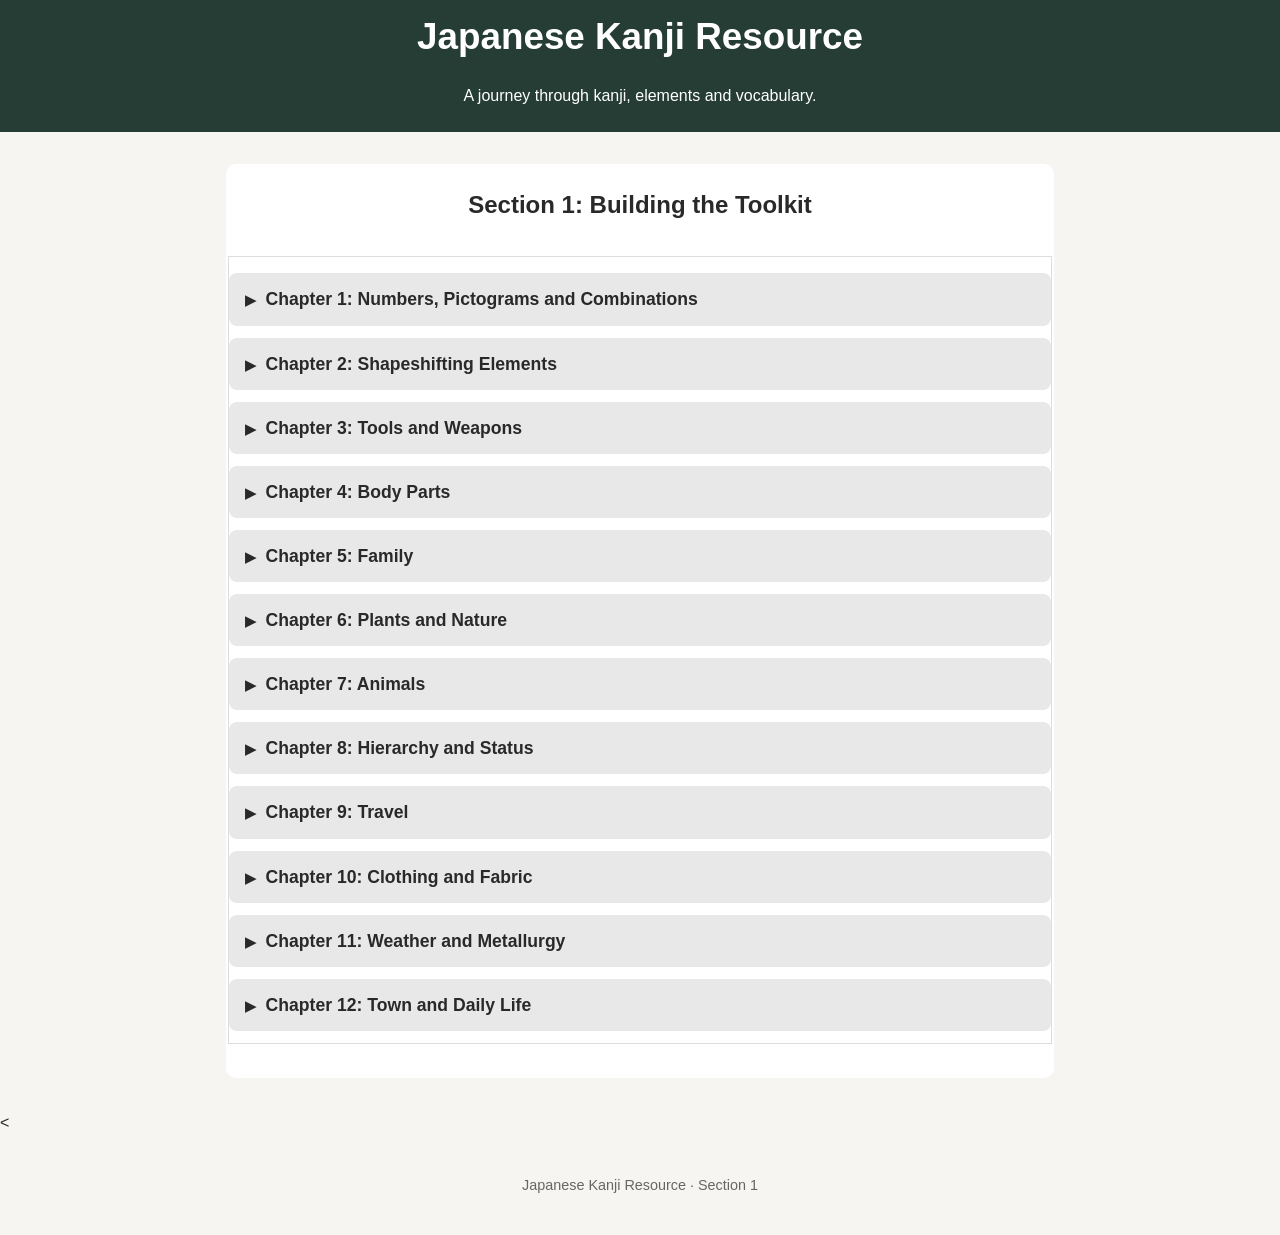
==== commit 9d60c4d1: "created numbering.js so that every page can make the indexing calculation" ====
--- a/index.html
+++ b/index.html
@@ -36,6 +36,7 @@
     <footer>
         <p>Japanese Kanji Resource · Section 1</p>
     </footer>
+    <script src="js/numbering.js"></script>
     <script src="js/main.js"></script>
 </body>
 </html>
--- a/css/style.css
+++ b/css/style.css
@@ -109,6 +109,45 @@
 #chapter-explorer td:nth-child(2) {
     font-size: 1.5rem;
 }
+
+
+/* Chapter Buttons */
+.chapter-section {
+    /* Chapter sections */
+    margin-bottom: 12px;
+}
+
+.chapter-heading {
+    /* Clickable chapter headings */
+    cursor: pointer;
+    padding: 12px 16px;
+    border-radius: 8px;
+    background-color: #e8e8e8;
+    font-size: 1.1rem;
+    font-weight: bold;
+    list-style: none;
+}
+
+.chapter-heading::before {
+    /* Add expand collapse indicator*/
+    content: "▶";
+    display: inline-block;
+    margin-right: 10px;
+    font-size: 0.8em;
+    transition: transform 0.2s ease;
+}
+
+.chapter-section[open] .chapter-heading::before {
+    /* Rotate the arrow when it is opened*/
+    transform: rotate(90deg);
+}
+
+.chapter-section .kanji-grid {
+    /* Space between heading and buttons*/
+    margin-top: 12px;
+}
+/* Chapter Buttons */
+
 
 
 /* Kanji Buttons */
@@ -187,6 +226,9 @@
 
     box-sizing: border-box;
     background-color: turquoise;
+
+    color: #6d6c6c;
+    font-size: 0.75rem;
 }
 
 .kanji-button:hover {
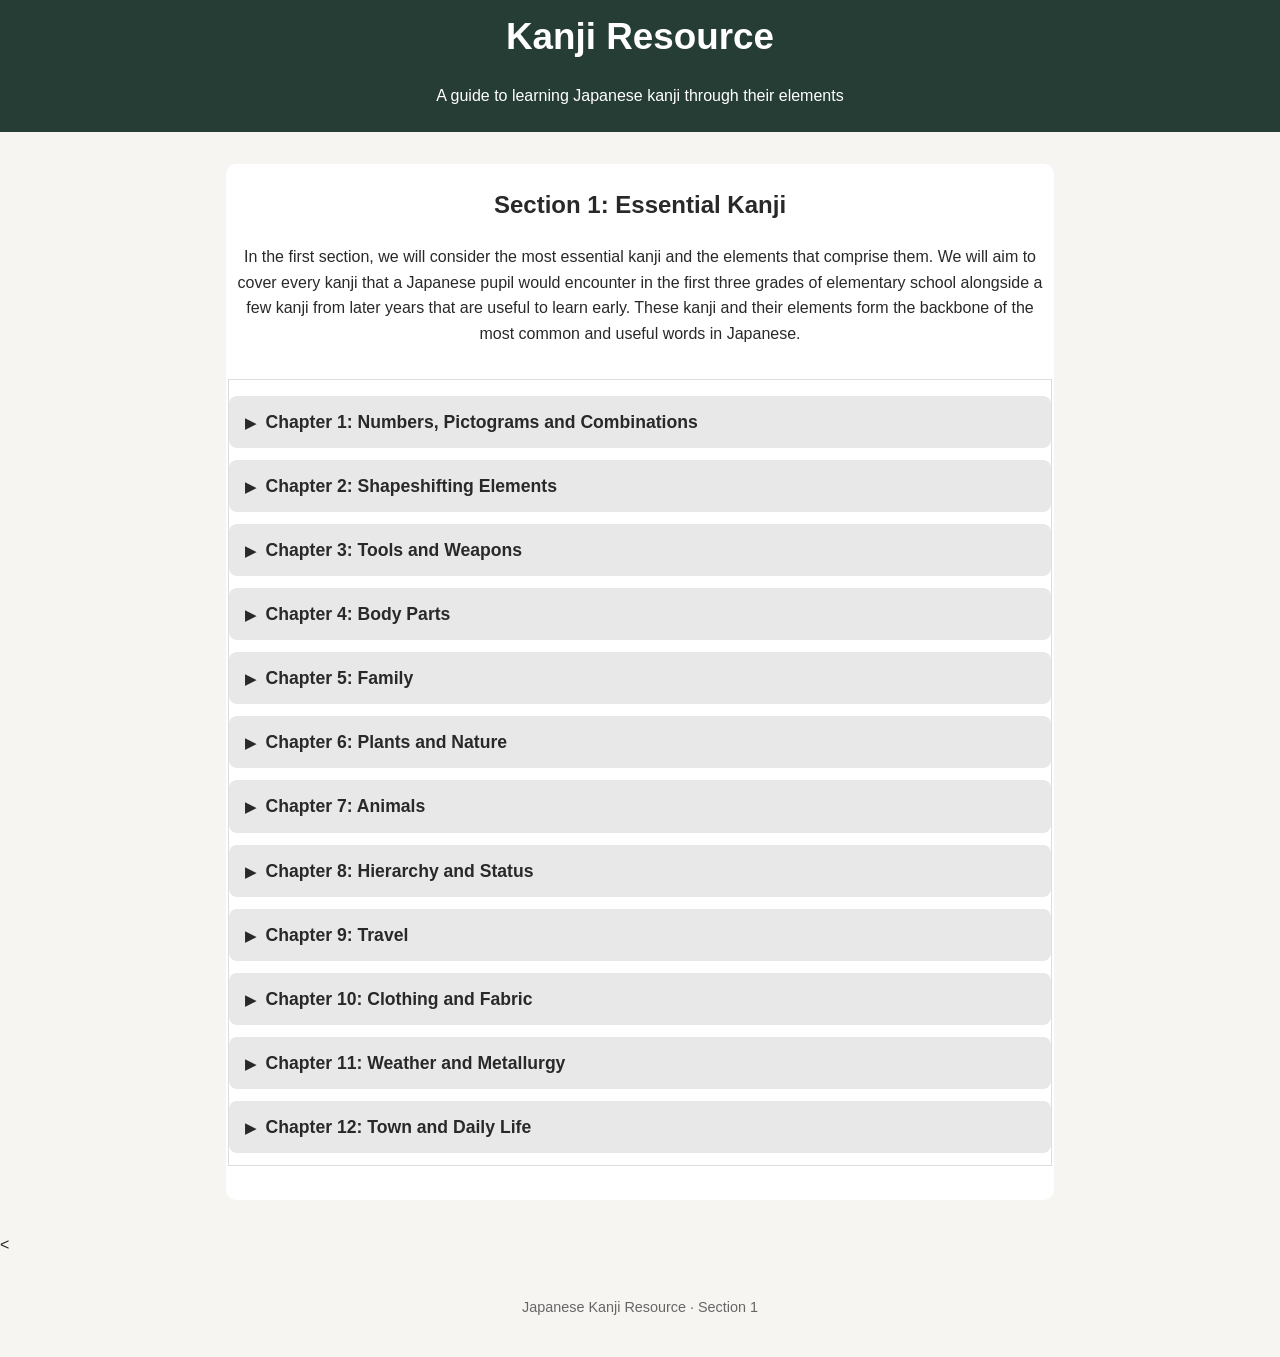
==== commit 1d9c8818: "changed some text as well as the title in the html files" ====
--- a/index.html
+++ b/index.html
@@ -4,7 +4,7 @@
     <meta charset="UTF-8">
     <meta name="viewport" content="width=device-width, initial-scale=1.0">
 
-    <title>Japanese Kanji Resource</title>
+    <title>Kanji Resource</title>
 
     <link rel="stylesheet" href="css/style.css">
 </head>
@@ -14,15 +14,22 @@
     <!--Create the header using h1 and p style-->
     <a href="index.html" class="site-header-link">
         <header>
-            <h1>Japanese Kanji Resource</h1>
-        <p>A journey through kanji, elements and vocabulary.</p>
+            <h1>Kanji Resource</h1>
+        <p>A guide to learning Japanese kanji through their elements</p>
         </header>
     </a>
 
 
     <main>
         <section>
-            <h2>Section 1: Building the Toolkit</h2>
+            <h2>Section 1: Essential Kanji</h2>
+            <p>
+                In the first section, we will consider the most essential kanji and the elements that comprise them.
+                We will aim to cover every kanji that a Japanese pupil would encounter 
+                in the first three grades of elementary school alongside a few kanji from later years that are useful to learn early.
+                These kanji and their elements form the backbone of the most common and useful words in Japanese.
+
+            </p>
 
             <article id="chapter-explorer">
                 <ul id="chapter-explorer">
--- a/css/style.css
+++ b/css/style.css
@@ -337,6 +337,30 @@
 }
 /* Kanji Page */
 
+/* Vocabulary Table*/
+.vocabulary-table {
+    width: 100%;
+    border-collapse: collapse;
+    margin-top: 12px;
+}
+
+.vocabulary-table th,
+.vocabulary-table td {
+    padding: 10px;
+    text-align: left;
+    border-bottom: 1px solid #ddd;
+}
+
+.vocabulary-table th {
+    font-weight: bold;
+    background-color: #f2f2f2;
+}
+
+.vocabulary-table tr:hover {
+    background-color: #f8f8f8;
+}
+/* Vocabulary Table*/
+
 /* Elements Subsection */
 #element-subsection {
     max-width: 800px;
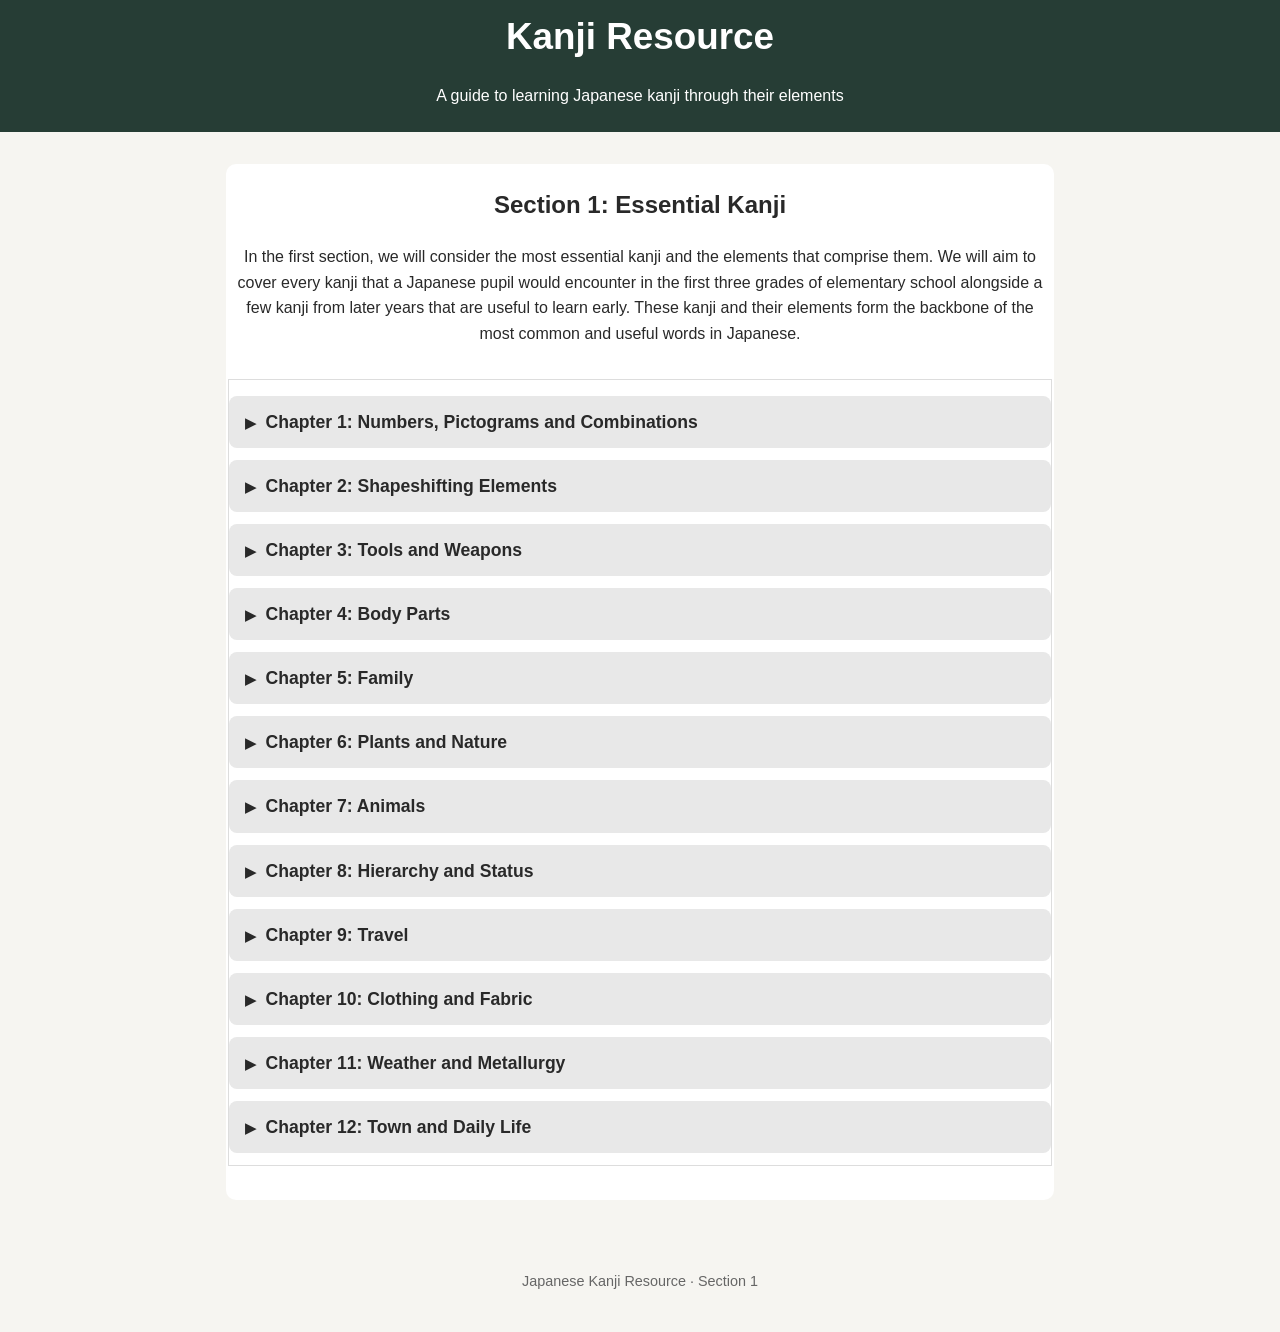
==== commit 8268c359: "trying more to fix font issues" ====
--- a/index.html
+++ b/index.html
@@ -39,7 +39,7 @@
         </section>
     </main>
 
-    <<!--Create the footer-->
+    <!--Create the footer-->
     <footer>
         <p>Japanese Kanji Resource · Section 1</p>
     </footer>
--- a/css/style.css
+++ b/css/style.css
@@ -3,9 +3,22 @@
     box-sizing: border-box;
 }
 
+@font-face {
+    font-family: "SpecialKanji";
+    src: url("../fonts/special-kanji.woff2") format("woff2");
+    font-weight: normal;
+    font-style: normal;
+    unicode-range:
+        U+20AD4,
+        U+2000E,
+        U+2D928,
+        U+300EE,
+        U+22189;
+}
+
 body {
     margin: 0;
-    font-family: Arial, sans-serif;
+    font-family: Arial, "SpecialKanji", sans-serif;
     line-height: 1.6;
     color: #292929;
     background-color: #f6f5f1;
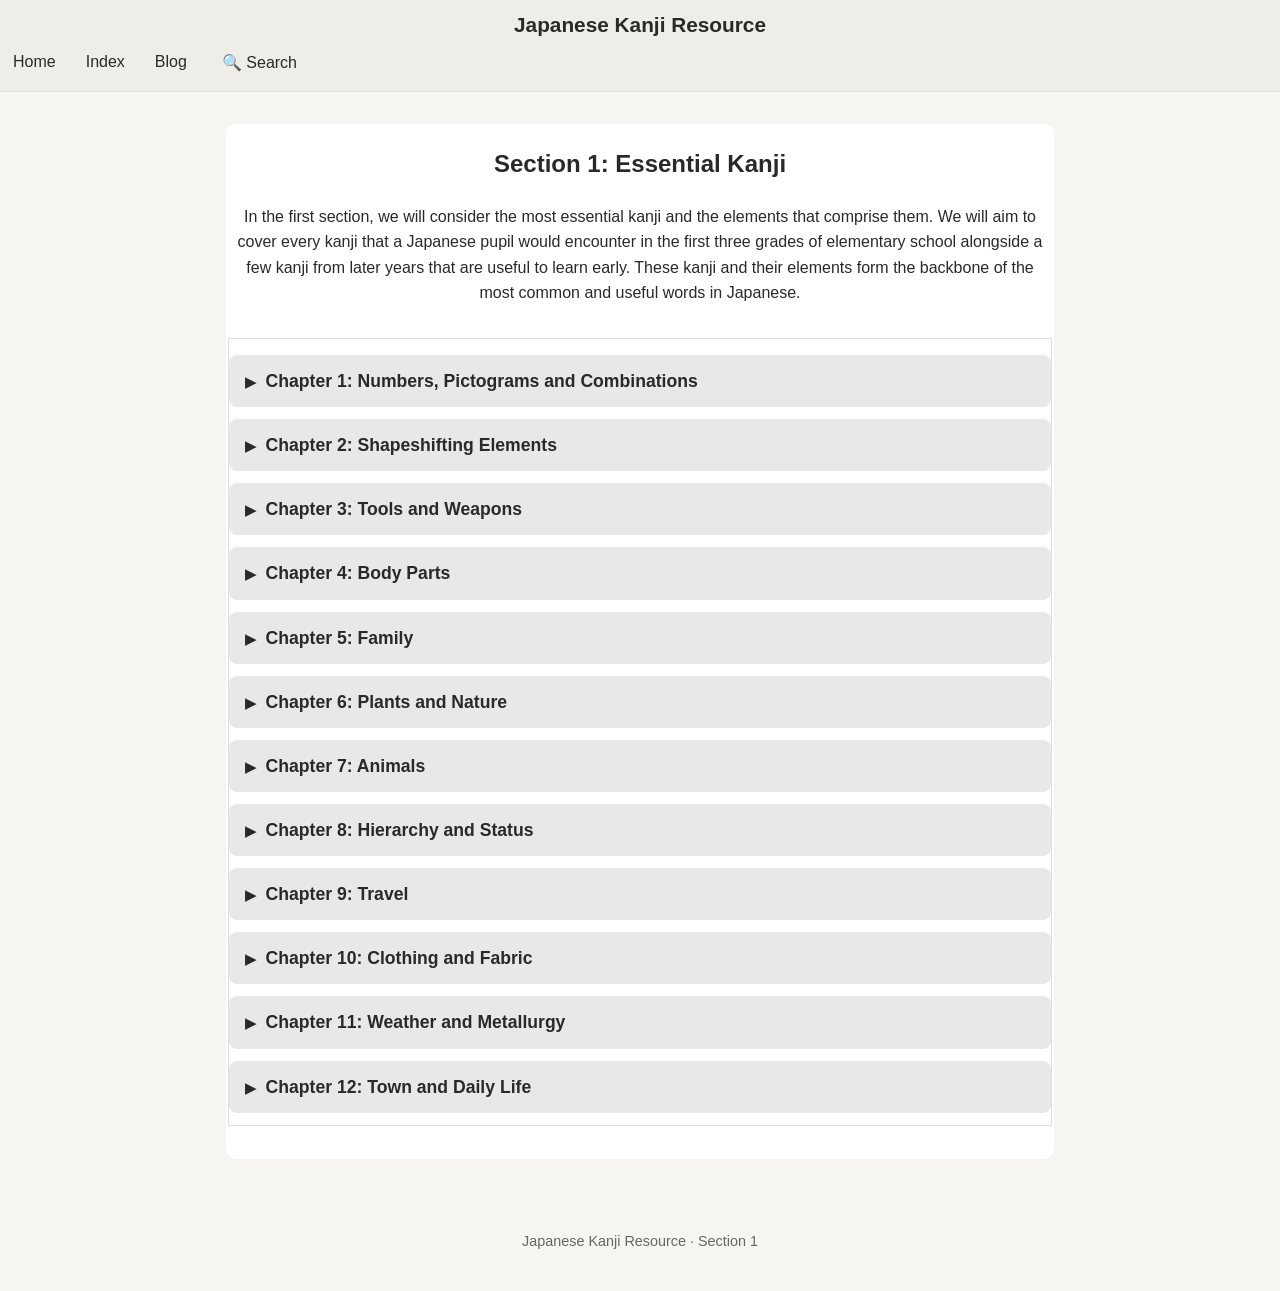
==== commit da56369e: "added revamped header" ====
--- a/index.html
+++ b/index.html
@@ -11,14 +11,8 @@
 
 <!--Create the main part of the website-->
 <body>
-    <!--Create the header using h1 and p style-->
-    <a href="index.html" class="site-header-link">
-        <header>
-            <h1>Kanji Resource</h1>
-        <p>A guide to learning Japanese kanji through their elements</p>
-        </header>
-    </a>
 
+    <div id="site-header"></div>
 
     <main>
         <section>
@@ -43,7 +37,10 @@
     <footer>
         <p>Japanese Kanji Resource · Section 1</p>
     </footer>
+
     <script src="js/numbering.js"></script>
     <script src="js/main.js"></script>
+    <script src="js/header.js"></script>
+    
 </body>
 </html>
--- a/css/style.css
+++ b/css/style.css
@@ -18,13 +18,12 @@
 
 body {
     margin: 0;
-    font-family: Arial, "SpecialKanji", sans-serif;
+    font-family: "SpecialKanji", Arial, sans-serif;
     line-height: 1.6;
     color: #292929;
     background-color: #f6f5f1;
 }
 
-/* Main heading area */
 header {
     background-color: #263d35;
     color: white;
@@ -32,14 +31,99 @@
     padding: 0.5rem 0.5rem;
 }
 
-.site-header-link {
-    color: inherit;
+/* Main heading area */
+.site-header {
+    /*Main site header section*/
+    width: 100%;
+    background-color: #eeede8;
+    border-bottom: 1px solid #deddd7;
+    box-sizing: border-box;
+}
+
+.header-container {
+    max-width: 1200px;
+    margin: 0 auto;
+    padding: 15px 25px;
+
+    display: flex;
+    align-items: center;
+    justify-items: space-between;
+}
+
+.header-brand {
+    /*Brand Name font and styling*/
+    font-size: 1.3rem;
+    font-weight: bold;
+    color: #292929;
+    white-space: nowrap;
+}
+
+.header-navigation {
+    /*Create flex element for buttons and search bar*/
+    display: flex;
+    align-items: center;
+    gap: 25px;
+}
+
+.nav-links {
+    /*Styling for buttons on left-hand side*/
+    display: flex;
+    align-items: center;
+    gap: 20px;
+}
+
+.nav-link, .search-toggle {
+    /*Search bar toggle open and close*/
+    font-family: inherit;
+    font-size: 1rem;
+    color: #292929;
     text-decoration: none;
-}
-
-.site-header-link:hover {
+    background: none;
+    border: none;
     cursor: pointer;
-}
+    padding: 8px 5px;
+}
+
+.nav-link:hover, .search-toggle:hover {
+    /*Change colour when hovering*/
+    color: #77715f
+}
+
+
+/*Search Box*/
+.header-search {
+    display: flex;
+    align-items: center;
+}
+
+.search-form {
+    display: none;
+    align-items: center;
+    gap: 6px    ;
+}
+.search-form.active {
+    display: flex;
+}
+.search-form input {
+    /* Size and shape of search bar */
+    width: 210px;
+    padding: 8px 10px;
+    font-family: inherit;
+    font-size: 0.9rem;
+    border: 1px solid #cccccc;
+    border-radius: 4px;
+}
+.search-form button {
+    /* Size and shape of search bar button */
+    padding: 8px 12px;
+    border: none;
+    border-radius: 4px;
+    background-color: #77715f;
+    color: white;
+    cursor: pointer;
+}
+/*Search Box*/
+
 /* Main Heading */
 
 /* Very top font */
